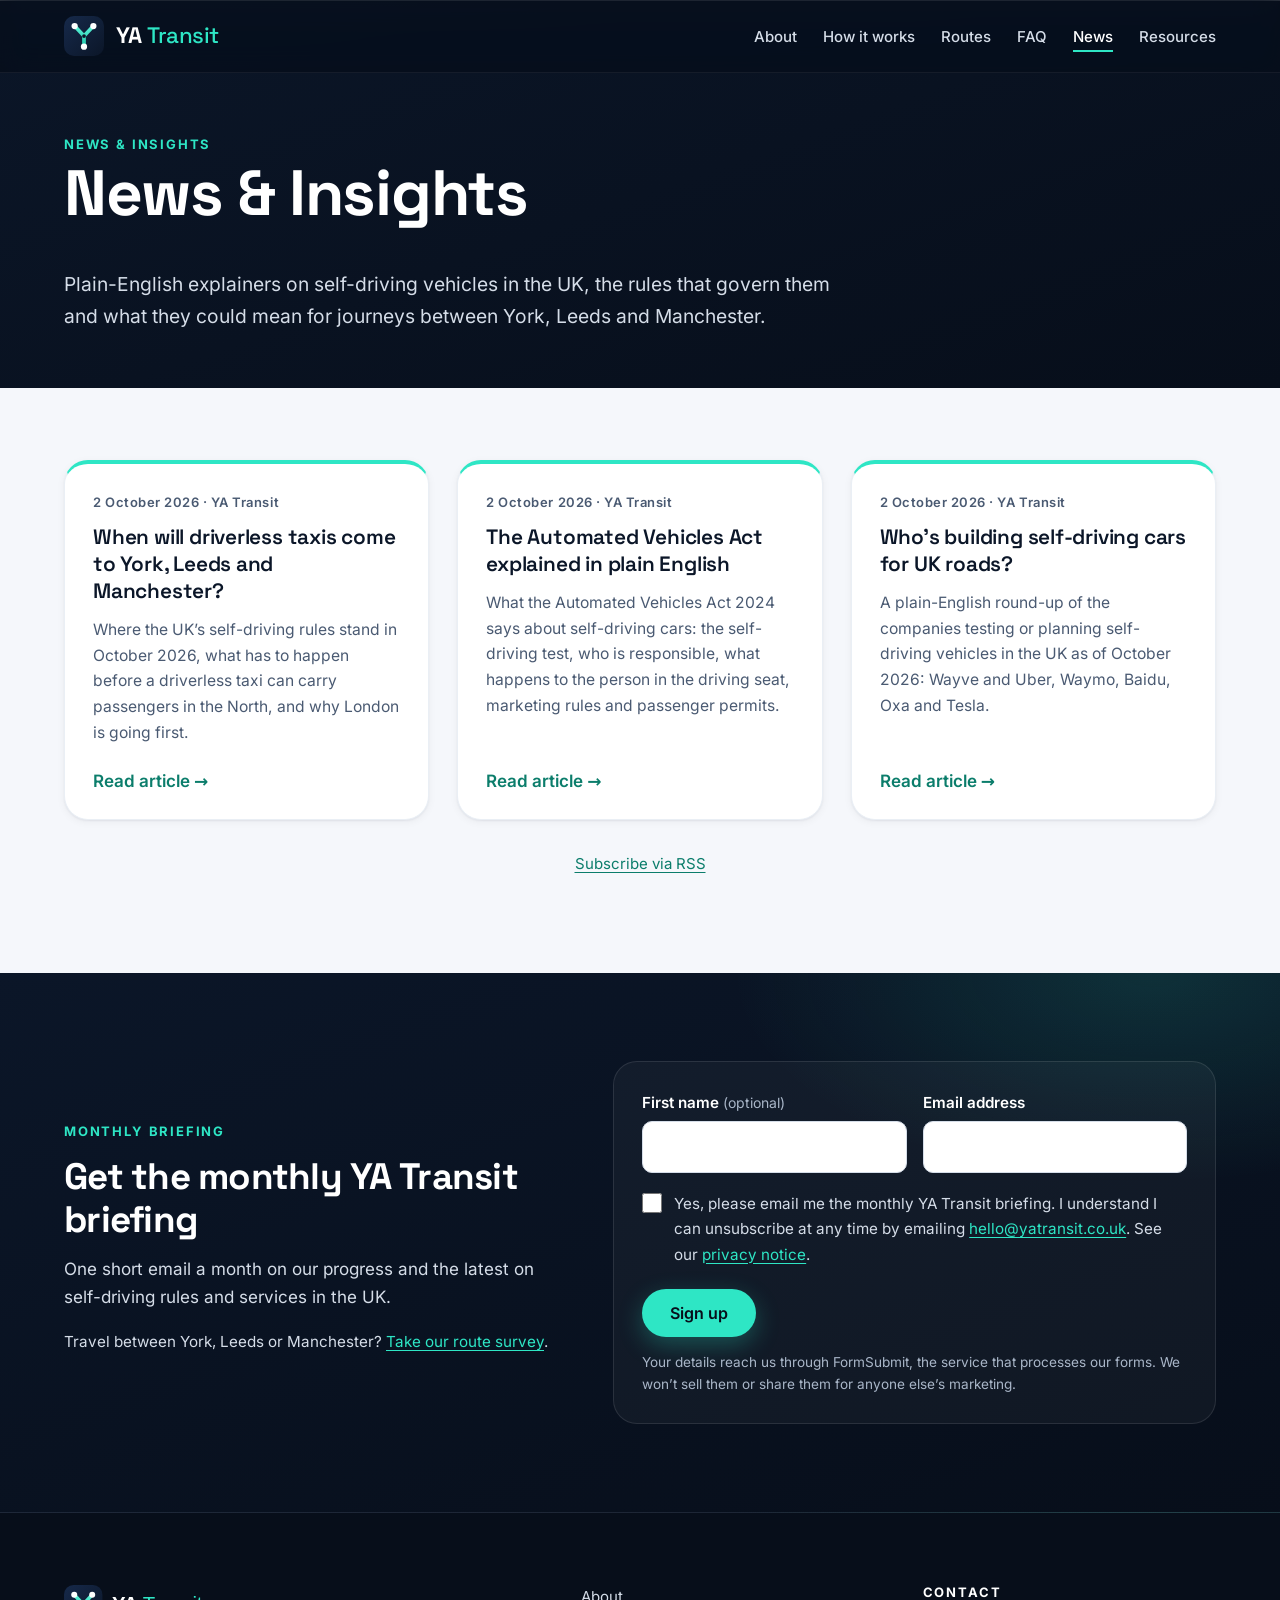
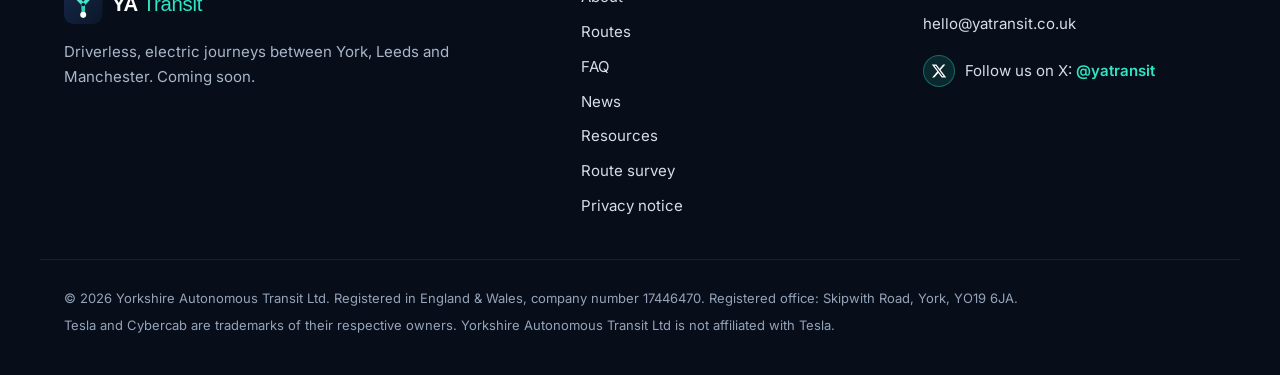
==== news/index.html @ b8cd903e "Add News & Insights (3 articles, RSS), monthly briefing sign-up, route survey and thank-you page; up" ====
<!DOCTYPE html>
<html lang="en-GB">
<head>
  <meta charset="utf-8">
  <meta name="viewport" content="width=device-width, initial-scale=1">
  <title>News &amp; Insights | YA Transit</title>
  <meta name="description" content="Plain-English news and explainers on self-driving vehicles in the UK, and what they mean for York, Leeds and Manchester.">
  <meta name="theme-color" content="#0B1628">
  <link rel="canonical" href="https://yatransit.co.uk/news/">

  <!-- Open Graph / social sharing -->
  <meta property="og:type" content="website">
  <meta property="og:site_name" content="YA Transit">
  <meta property="og:title" content="News &amp; Insights | YA Transit">
  <meta property="og:description" content="Plain-English news and explainers on self-driving vehicles in the UK, and what they mean for York, Leeds and Manchester.">
  <meta property="og:url" content="https://yatransit.co.uk/news/">
  <meta property="og:image" content="https://yatransit.co.uk/assets/og-image.jpg">
  <meta property="og:locale" content="en_GB">
  <meta name="twitter:card" content="summary_large_image">
  <meta name="twitter:site" content="@yatransit">

  <link rel="alternate" type="application/rss+xml" title="YA Transit News &amp; Insights" href="https://yatransit.co.uk/news/feed.xml">
  <link rel="icon" href="../favicon.svg" type="image/svg+xml">
  <link rel="icon" href="../favicon.ico" sizes="32x32">
  <link rel="apple-touch-icon" href="../assets/apple-touch-icon.png">
  <link rel="preload" href="../assets/fonts/inter-latin-var.woff2" as="font" type="font/woff2" crossorigin>
  <link rel="preload" href="../assets/fonts/space-grotesk-latin-var.woff2" as="font" type="font/woff2" crossorigin>
  <link rel="stylesheet" href="../css/styles.css">
  <script src="../js/main.js" defer></script>
</head>
<body>
  <a class="skip-link" href="#main">Skip to main content</a>

  <header class="site-header">
    <div class="container header-inner">
      <a class="brand" href="../index.html" aria-label="YA Transit – home">
        <img src="../assets/logo-mark.svg" alt="" width="40" height="40">
        <span class="brand-name">YA<span>Transit</span></span>
      </a>
      <button class="nav-toggle" type="button" aria-expanded="false" aria-controls="site-nav">
        <span class="nav-toggle-bar" aria-hidden="true"></span>
        <span class="visually-hidden">Menu</span>
      </button>
      <nav class="site-nav" id="site-nav" aria-label="Main">
        <ul>
          <li><a href="../index.html#about">About</a></li>
          <li><a href="../index.html#how-it-works">How it works</a></li>
          <li><a href="../index.html#routes">Routes</a></li>
          <li><a href="../index.html#faq">FAQ</a></li>
          <li><a href="../news/" aria-current="page">News</a></li>
          <li><a href="../resources.html">Resources</a></li>
        </ul>
      </nav>
    </div>
  </header>

  <main id="main">
    <section class="page-hero" aria-labelledby="page-title">
      <div class="container">
        <p class="kicker kicker-light">News &amp; Insights</p>
        <h1 id="page-title">News &amp; Insights</h1>
        <p class="page-intro">Plain-English explainers on self-driving vehicles in the UK, the rules that govern them and what they could mean for journeys between York, Leeds and Manchester.</p>
      </div>
    </section>

    <section class="section section-light news-section" aria-label="Articles">
      <div class="container">
        <div class="news-grid">
        <article class="news-card">
          <p class="news-meta"><time datetime="2026-10-02">2 October 2026</time> &middot; YA Transit</p>
          <h3 class="news-title"><a href="driverless-taxis-york-leeds-manchester.html">When will driverless taxis come to York, Leeds and Manchester?</a></h3>
          <p class="news-excerpt">Where the UK’s self-driving rules stand in October 2026, what has to happen before a driverless taxi can carry passengers in the North, and why London is going first.</p>
          <a class="news-more" href="driverless-taxis-york-leeds-manchester.html" aria-hidden="true" tabindex="-1">Read article <span aria-hidden="true">&rarr;</span></a>
        </article>
        <article class="news-card">
          <p class="news-meta"><time datetime="2026-10-02">2 October 2026</time> &middot; YA Transit</p>
          <h3 class="news-title"><a href="automated-vehicles-act-explained.html">The Automated Vehicles Act explained in plain English</a></h3>
          <p class="news-excerpt">What the Automated Vehicles Act 2024 says about self-driving cars: the self-driving test, who is responsible, what happens to the person in the driving seat, marketing rules and passenger permits.</p>
          <a class="news-more" href="automated-vehicles-act-explained.html" aria-hidden="true" tabindex="-1">Read article <span aria-hidden="true">&rarr;</span></a>
        </article>
        <article class="news-card">
          <p class="news-meta"><time datetime="2026-10-02">2 October 2026</time> &middot; YA Transit</p>
          <h3 class="news-title"><a href="who-is-building-self-driving-cars-uk.html">Who’s building self-driving cars for UK roads?</a></h3>
          <p class="news-excerpt">A plain-English round-up of the companies testing or planning self-driving vehicles in the UK as of October 2026: Wayve and Uber, Waymo, Baidu, Oxa and Tesla.</p>
          <a class="news-more" href="who-is-building-self-driving-cars-uk.html" aria-hidden="true" tabindex="-1">Read article <span aria-hidden="true">&rarr;</span></a>
        </article>
        </div>
        <p class="feed-link"><a href="feed.xml">Subscribe via RSS</a></p>
      </div>
    </section>

    <section class="section briefing" id="briefing" aria-labelledby="briefing-title">
      <div class="container briefing-inner">
        <div class="briefing-copy">
          <p class="kicker kicker-light">Monthly briefing</p>
          <h2 id="briefing-title">Get the monthly YA Transit briefing</h2>
          <p>One short email a month on our progress and the latest on self-driving rules and services in the UK.</p>
          <p class="briefing-survey">Travel between York, Leeds or Manchester? <a href="../survey.html">Take our route survey</a>.</p>
        </div>
        <form class="yat-form briefing-form" action="https://formsubmit.co/hello@yatransit.co.uk" method="POST" data-yat-form>
          <input type="hidden" name="_subject" value="YA Transit: new monthly briefing sign-up">
          <input type="hidden" name="_next" value="https://yatransit.co.uk/thanks.html?form=briefing">
          <input type="hidden" name="_captcha" value="false">
          <input type="hidden" name="_template" value="table">
          <input type="hidden" name="Form" value="Monthly briefing sign-up">
          <input type="hidden" name="Page" value="/news/">
          <div class="hp-field" aria-hidden="true"><label for="briefing-hp">Leave this field empty</label><input type="text" id="briefing-hp" name="_honey" tabindex="-1" autocomplete="off"></div>
          <div class="form-row">
            <div class="field">
              <label for="briefing-name">First name <span class="optional">(optional)</span></label>
              <input id="briefing-name" name="First name" type="text" autocomplete="given-name" maxlength="80">
            </div>
            <div class="field">
              <label for="briefing-email">Email address</label>
              <input id="briefing-email" name="email" type="email" autocomplete="email" inputmode="email" required maxlength="200">
            </div>
          </div>
          <div class="field">
            <label class="check">
              <input type="checkbox" name="Consent to monthly briefing" value="Yes: ticked the box agreeing to receive the monthly YA Transit briefing by email" required>
              <span>Yes, please email me the monthly YA Transit briefing. I understand I can unsubscribe at any time by emailing <a href="mailto:hello@yatransit.co.uk">hello@yatransit.co.uk</a>. See our <a href="../privacy.html#briefing-data">privacy notice</a>.</span>
            </label>
          </div>
          <button class="btn btn-primary" type="submit">Sign up</button>
          <p class="form-note">Your details reach us through FormSubmit, the service that processes our forms. We won’t sell them or share them for anyone else’s marketing.</p>
        </form>
      </div>
    </section>

  </main>

  <footer class="site-footer">
    <div class="container footer-inner">
      <div class="footer-brand">
        <img src="../assets/logo-light.svg" alt="YA Transit" width="180" height="38">
        <p>Driverless, electric journeys between York, Leeds and Manchester. Coming soon.</p>
      </div>
      <nav class="footer-nav" aria-label="Footer">
        <ul>
          <li><a href="../index.html#about">About</a></li>
          <li><a href="../index.html#routes">Routes</a></li>
          <li><a href="../index.html#faq">FAQ</a></li>
          <li><a href="../news/" aria-current="page">News</a></li>
          <li><a href="../resources.html">Resources</a></li>
          <li><a href="../survey.html">Route survey</a></li>
          <li><a href="../privacy.html">Privacy notice</a></li>
        </ul>
      </nav>
      <div class="footer-contact">
        <h2 class="footer-heading">Contact</h2>
        <p><a href="mailto:hello@yatransit.co.uk">hello@yatransit.co.uk</a></p>
        <p class="footer-social"><a class="x-link" href="https://x.com/yatransit" target="_blank" rel="noopener"><span class="x-badge"><svg class="x-logo" viewBox="0 0 24 24" width="16" height="16" aria-hidden="true" focusable="false"><path fill="currentColor" d="M18.244 2.25h3.308l-7.227 8.26 8.502 11.24H16.17l-5.214-6.817L4.99 21.75H1.68l7.73-8.835L1.254 2.25H8.08l4.713 6.231zm-1.161 17.52h1.833L7.084 4.126H5.117z"/></svg></span><span>Follow us on X: <strong>@yatransit</strong></span><span class="visually-hidden"> (opens in a new tab)</span></a></p>
      </div>
    </div>
    <div class="container footer-legal">
      <p>&copy; <span data-year>2026</span> Yorkshire Autonomous Transit Ltd. Registered in England &amp; Wales, company number 17446470. Registered office: Skipwith Road, York, YO19 6JA.</p>
      <p>Tesla and Cybercab are trademarks of their respective owners. Yorkshire Autonomous Transit Ltd is not affiliated with Tesla.</p>
    </div>
  </footer>
</body>
</html>
---- css/styles.css ----
/* =========================================================
   YA Transit – main stylesheet
   Plain CSS, no build step. Fonts are self-hosted (SIL OFL).
   ========================================================= */

@font-face {
  font-family: "Inter";
  src: url("../assets/fonts/inter-latin-var.woff2") format("woff2");
  font-weight: 400 700;
  font-style: normal;
  font-display: swap;
}
@font-face {
  font-family: "Space Grotesk";
  src: url("../assets/fonts/space-grotesk-latin-var.woff2") format("woff2");
  font-weight: 500 700;
  font-style: normal;
  font-display: swap;
}

:root {
  --navy-950: #070E1A;
  --navy-900: #0B1628;
  --navy-800: #102039;
  --navy-700: #1B2D4A;
  --slate-600: #4A5A72;
  --slate-500: #5B6B82;
  --slate-300: #A9B6C8;
  --slate-200: #D5DDE8;
  --slate-100: #EAEFF5;
  --off-white: #F5F7FB;
  --white: #FFFFFF;
  --teal: #2EE6C5;
  --teal-bright: #6FF2DB;
  --teal-dark: #0B7D6B;   /* teal for text on light backgrounds (AA contrast) */
  --rose: #FF6F8E;

  --font-body: "Inter", system-ui, -apple-system, "Segoe UI", Roboto, Arial, sans-serif;
  --font-display: "Space Grotesk", "Inter", system-ui, sans-serif;

  --radius-sm: 10px;
  --radius: 16px;
  --radius-lg: 24px;
  --shadow-sm: 0 1px 2px rgba(11, 22, 40, 0.06), 0 2px 8px rgba(11, 22, 40, 0.05);
  --shadow: 0 10px 30px rgba(11, 22, 40, 0.08), 0 2px 6px rgba(11, 22, 40, 0.05);
  --shadow-lg: 0 30px 80px rgba(0, 0, 0, 0.35);
  --header-h: 72px;
}

/* ---------- Reset & base ---------- */
*, *::before, *::after { box-sizing: border-box; }
html { scroll-behavior: smooth; -webkit-text-size-adjust: 100%; }
body {
  margin: 0;
  font-family: var(--font-body);
  font-size: 1.0625rem;
  line-height: 1.65;
  color: var(--navy-900);
  background: var(--white);
  -webkit-font-smoothing: antialiased;
  text-rendering: optimizeLegibility;
}
img, svg { display: block; max-width: 100%; }
h1, h2, h3 {
  font-family: var(--font-display);
  line-height: 1.15;
  letter-spacing: -0.02em;
  margin: 0 0 0.6em;
}
h1 { font-size: clamp(2.3rem, 5.2vw, 4rem); font-weight: 700; }
h2 { font-size: clamp(1.9rem, 3.6vw, 2.75rem); font-weight: 700; }
h3 { font-size: 1.25rem; font-weight: 600; letter-spacing: -0.01em; }
p { margin: 0 0 1em; }
a { color: var(--teal-dark); text-underline-offset: 3px; }
a:hover { text-decoration-thickness: 2px; }
ul, ol { padding: 0; margin: 0; list-style: none; }
figure { margin: 0; }
section[id] { scroll-margin-top: calc(var(--header-h) + 8px); }

:focus-visible {
  outline: 3px solid var(--teal);
  outline-offset: 3px;
  border-radius: 6px;
}

.visually-hidden {
  position: absolute !important;
  width: 1px; height: 1px;
  padding: 0; margin: -1px;
  overflow: hidden; clip: rect(0 0 0 0);
  white-space: nowrap; border: 0;
}
.skip-link {
  position: absolute;
  left: 16px; top: -100px;
  z-index: 100;
  background: var(--teal);
  color: var(--navy-950);
  padding: 10px 16px;
  border-radius: var(--radius-sm);
  font-weight: 600;
  text-decoration: none;
}
.skip-link:focus { top: 12px; }

.container { width: 100%; max-width: 1200px; margin: 0 auto; padding: 0 24px; }
.container-narrow { max-width: 820px; }

/* ---------- Buttons ---------- */
.btn {
  display: inline-flex;
  align-items: center;
  justify-content: center;
  gap: 8px;
  min-height: 48px;
  padding: 12px 26px;
  border-radius: 999px;
  border: 2px solid transparent;
  font-family: var(--font-body);
  font-size: 1rem;
  font-weight: 600;
  text-decoration: none;
  cursor: pointer;
  transition: transform 0.15s ease, background-color 0.2s ease, box-shadow 0.2s ease, border-color 0.2s ease;
}
.btn:hover { transform: translateY(-1px); }
.btn-primary {
  background: var(--teal);
  color: var(--navy-950);
  box-shadow: 0 8px 24px rgba(46, 230, 197, 0.28);
}
.btn-primary:hover { background: var(--teal-bright); box-shadow: 0 10px 30px rgba(46, 230, 197, 0.38); }
.btn-ghost {
  color: var(--white);
  border-color: rgba(255, 255, 255, 0.28);
  background: rgba(255, 255, 255, 0.04);
}
.btn-ghost:hover { border-color: var(--white); background: rgba(255, 255, 255, 0.08); }
.btn-sm { min-height: 40px; padding: 8px 18px; font-size: 0.9375rem; }

/* ---------- Header ---------- */
.site-header {
  position: sticky;
  top: 0;
  z-index: 50;
  background: rgba(7, 14, 26, 0.82);
  backdrop-filter: saturate(160%) blur(14px);
  -webkit-backdrop-filter: saturate(160%) blur(14px);
  border-bottom: 1px solid rgba(255, 255, 255, 0.06);
}
.header-inner {
  display: flex;
  align-items: center;
  justify-content: space-between;
  height: var(--header-h);
}
.brand {
  display: inline-flex;
  align-items: center;
  gap: 12px;
  color: var(--white);
  text-decoration: none;
}
.brand-name {
  font-family: var(--font-display);
  font-weight: 700;
  font-size: 1.4rem;
  letter-spacing: -0.02em;
}
.brand-name span { font-weight: 500; color: var(--teal); margin-left: 6px; }

.site-nav { display: flex; align-items: center; gap: 28px; }
.site-nav ul { display: flex; gap: 26px; }
.site-nav ul a {
  color: var(--slate-200);
  text-decoration: none;
  font-size: 0.9375rem;
  font-weight: 500;
  padding: 6px 0;
  position: relative;
}
.site-nav ul a::after {
  content: "";
  position: absolute; left: 0; right: 0; bottom: 0;
  height: 2px; background: var(--teal);
  transform: scaleX(0); transform-origin: left;
  transition: transform 0.2s ease;
}
.site-nav ul a:hover { color: var(--white); }
.site-nav ul a:hover::after { transform: scaleX(1); }

.nav-toggle {
  display: none;
  width: 44px; height: 44px;
  border: 1px solid rgba(255, 255, 255, 0.2);
  border-radius: 12px;
  background: transparent;
  cursor: pointer;
  position: relative;
}
.nav-toggle-bar,
.nav-toggle-bar::before,
.nav-toggle-bar::after {
  position: absolute;
  left: 50%;
  width: 20px; height: 2px;
  background: var(--white);
  border-radius: 2px;
  transition: transform 0.2s ease, opacity 0.2s ease;
}
.nav-toggle-bar { top: 50%; transform: translate(-50%, -50%); }
.nav-toggle-bar::before, .nav-toggle-bar::after { content: ""; transform: translateX(-50%); }
.nav-toggle-bar::before { top: -6px; }
.nav-toggle-bar::after { top: 6px; }
.nav-toggle[aria-expanded="true"] .nav-toggle-bar { background: transparent; }
.nav-toggle[aria-expanded="true"] .nav-toggle-bar::before { transform: translateX(-50%) translateY(6px) rotate(45deg); }
.nav-toggle[aria-expanded="true"] .nav-toggle-bar::after { transform: translateX(-50%) translateY(-6px) rotate(-45deg); }

/* ---------- Hero ---------- */
.hero {
  position: relative;
  overflow: hidden;
  color: var(--white);
  background: var(--navy-950);
  margin-top: calc(var(--header-h) * -1);
  padding: calc(var(--header-h) + 72px) 0 96px;
}
.hero-bg {
  position: absolute; inset: 0;
  background:
    radial-gradient(900px 520px at 78% 30%, rgba(46, 230, 197, 0.16), transparent 60%),
    radial-gradient(700px 500px at 10% 90%, rgba(255, 111, 142, 0.08), transparent 60%),
    linear-gradient(180deg, #070E1A 0%, #0B1628 60%, #0E1C33 100%);
}
.hero-bg::after {
  content: "";
  position: absolute; inset: 0;
  background-image:
    linear-gradient(rgba(255, 255, 255, 0.035) 1px, transparent 1px),
    linear-gradient(90deg, rgba(255, 255, 255, 0.035) 1px, transparent 1px);
  background-size: 56px 56px;
  mask-image: radial-gradient(ellipse at 70% 40%, #000 20%, transparent 70%);
  -webkit-mask-image: radial-gradient(ellipse at 70% 40%, #000 20%, transparent 70%);
}
.hero-inner {
  position: relative;
  display: grid;
  grid-template-columns: 1.15fr 0.85fr;
  gap: 64px;
  align-items: center;
}
.eyebrow {
  display: inline-flex;
  align-items: center;
  gap: 10px;
  padding: 6px 14px;
  border: 1px solid rgba(46, 230, 197, 0.35);
  border-radius: 999px;
  background: rgba(46, 230, 197, 0.08);
  color: var(--teal-bright);
  font-size: 0.875rem;
  font-weight: 600;
  letter-spacing: 0.02em;
  margin-bottom: 24px;
}
.pulse {
  width: 8px; height: 8px; border-radius: 50%;
  background: var(--teal);
  box-shadow: 0 0 0 0 rgba(46, 230, 197, 0.6);
  animation: pulse 2.2s infinite;
}
@keyframes pulse {
  0% { box-shadow: 0 0 0 0 rgba(46, 230, 197, 0.55); }
  70% { box-shadow: 0 0 0 10px rgba(46, 230, 197, 0); }
  100% { box-shadow: 0 0 0 0 rgba(46, 230, 197, 0); }
}
.hero h1 { margin-bottom: 24px; }
.accent {
  color: var(--teal);
  background: linear-gradient(90deg, var(--teal) 0%, var(--teal-bright) 100%);
  -webkit-background-clip: text;
  background-clip: text;
  -webkit-text-fill-color: transparent;
}
.lead { font-size: clamp(1.1rem, 1.6vw, 1.25rem); color: var(--slate-200); max-width: 36em; margin-bottom: 36px; }
.hero-actions { display: flex; flex-wrap: wrap; gap: 14px; margin-bottom: 40px; }
.hero-points { display: flex; flex-wrap: wrap; gap: 12px 28px; color: var(--slate-300); font-size: 0.9375rem; }
.hero-points li { display: inline-flex; align-items: center; gap: 10px; }
.hero-points li::before {
  content: "";
  width: 18px; height: 18px;
  border-radius: 50%;
  background: rgba(46, 230, 197, 0.15) url("data:image/svg+xml,%3Csvg xmlns='http://www.w3.org/2000/svg' viewBox='0 0 18 18'%3E%3Cpath d='M5 9.3l2.6 2.6L13 6.5' fill='none' stroke='%232EE6C5' stroke-width='2' stroke-linecap='round' stroke-linejoin='round'/%3E%3C/svg%3E") center/18px no-repeat;
}

/* Phone concept */
.hero-visual { display: flex; flex-direction: column; align-items: center; }
.phone {
  position: relative;
  width: 100%;
  max-width: 330px;
  border-radius: 44px;
  padding: 12px;
  background: linear-gradient(160deg, #26395A, #0B1628 60%);
  box-shadow: var(--shadow-lg), inset 0 0 0 1px rgba(255, 255, 255, 0.08);
  transform: rotate(2deg);
}
.phone::before {
  content: "";
  position: absolute; inset: -40px;
  background: radial-gradient(closest-side, rgba(46, 230, 197, 0.22), transparent);
  z-index: -1;
}
.phone-notch {
  position: absolute; top: 22px; left: 50%;
  width: 90px; height: 24px;
  transform: translateX(-50%);
  background: #050A13;
  border-radius: 999px;
  z-index: 2;
}
.phone-map { border-radius: 34px 34px 0 0; overflow: hidden; height: 240px; }
.phone-map svg { width: 100%; height: 100%; }
.phone-body {
  background: #0F1D33;
  border-radius: 0 0 34px 34px;
  padding: 22px 22px 24px;
  border-top: 1px solid rgba(255, 255, 255, 0.06);
}
.phone-label { font-size: 0.75rem; text-transform: uppercase; letter-spacing: 0.12em; color: var(--slate-300); margin: 0 0 4px; }
.phone-trip { font-family: var(--font-display); font-size: 1.6rem; font-weight: 700; margin: 0 0 14px; }
.phone-trip span { color: var(--teal); }
.phone-status {
  display: flex; align-items: center; gap: 10px;
  background: rgba(46, 230, 197, 0.1);
  border: 1px solid rgba(46, 230, 197, 0.25);
  color: var(--teal-bright);
  border-radius: 12px;
  padding: 10px 12px;
  font-size: 0.9rem; font-weight: 500;
  margin-bottom: 14px;
}
.status-dot { width: 8px; height: 8px; border-radius: 50%; background: var(--teal); animation: pulse 2.2s infinite; }
.phone-tags { display: flex; flex-wrap: wrap; gap: 8px; margin-bottom: 18px; }
.phone-tags span {
  font-size: 0.78rem; color: var(--slate-200);
  padding: 4px 10px; border-radius: 999px;
  background: rgba(255, 255, 255, 0.06);
  border: 1px solid rgba(255, 255, 255, 0.08);
}
.phone-btn {
  text-align: center;
  background: var(--teal);
  color: var(--navy-950);
  font-weight: 700;
  border-radius: 14px;
  padding: 12px;
  font-size: 0.95rem;
}
.concept-note { margin: 22px 0 0; font-size: 0.8rem; color: var(--slate-300); letter-spacing: 0.04em; }

/* ---------- Sections ---------- */
.section { padding: 112px 0; }
.section-light { background: var(--off-white); }
.section-white { background: var(--white); }
.section-dark {
  background:
    radial-gradient(800px 400px at 90% 10%, rgba(46, 230, 197, 0.10), transparent 60%),
    var(--navy-900);
  color: var(--white);
}
.section-dark p { color: var(--slate-200); }
.section-head { max-width: 720px; margin: 0 auto 56px; text-align: center; }
.section-head p:last-child { color: var(--slate-600); font-size: 1.125rem; }
.kicker {
  display: inline-block;
  font-size: 0.8125rem;
  font-weight: 700;
  letter-spacing: 0.14em;
  text-transform: uppercase;
  color: var(--teal-dark);
  margin-bottom: 14px;
}
.kicker.kicker-light { color: var(--teal); }

.split { display: grid; grid-template-columns: 1fr 1fr; gap: 72px; align-items: center; }
.split > div > p:not(.kicker) { color: var(--slate-600); }
.section-dark .split > div > p:not(.kicker) { color: var(--slate-200); }

/* About */
.mission {
  display: flex; gap: 18px;
  margin-top: 32px;
  padding: 24px;
  background: var(--white);
  border: 1px solid var(--slate-100);
  border-left: 4px solid var(--teal);
  border-radius: var(--radius);
  box-shadow: var(--shadow-sm);
}
.mission h3 { margin-bottom: 6px; }
.mission p { margin: 0; color: var(--slate-600); }
.rose { flex: 0 0 44px; width: 44px; height: 44px; color: var(--teal-dark); }
.vehicle-card {
  position: relative;
  padding: 48px 32px 28px;
  border-radius: var(--radius-lg);
  background:
    radial-gradient(500px 260px at 50% 110%, rgba(46, 230, 197, 0.25), transparent 70%),
    linear-gradient(160deg, var(--navy-800), var(--navy-950));
  box-shadow: var(--shadow);
  overflow: hidden;
}
.vehicle-card::before {
  content: "";
  position: absolute; left: 0; right: 0; top: 64%;
  height: 1px;
  background: linear-gradient(90deg, transparent, rgba(255, 255, 255, 0.18), transparent);
}
.vehicle { width: 100%; height: auto; position: relative; }
.vehicle-card figcaption {
  margin-top: 20px;
  font-size: 0.875rem;
  color: var(--slate-300);
  text-align: center;
}

/* Steps */
.steps { display: grid; grid-template-columns: repeat(3, 1fr); gap: 28px; counter-reset: step; }
.step {
  position: relative;
  padding: 36px 32px;
  border-radius: var(--radius-lg);
  background: var(--off-white);
  border: 1px solid var(--slate-100);
  transition: transform 0.2s ease, box-shadow 0.2s ease;
}
.step:hover { transform: translateY(-4px); box-shadow: var(--shadow); }
.step:not(:last-child)::after {
  content: "";
  position: absolute;
  top: 66px; right: -22px;
  width: 16px; height: 16px;
  border-top: 2px solid var(--teal-dark);
  border-right: 2px solid var(--teal-dark);
  transform: rotate(45deg);
  opacity: 0.5;
}
.step-icon, .card-icon {
  width: 60px; height: 60px;
  display: grid; place-items: center;
  border-radius: 16px;
  background: var(--navy-900);
  color: var(--teal);
  margin-bottom: 22px;
}
.step-icon svg, .card-icon svg { width: 30px; height: 30px; }
.step-num {
  display: block;
  font-size: 0.8125rem; font-weight: 700;
  letter-spacing: 0.12em; text-transform: uppercase;
  color: var(--teal-dark);
  margin-bottom: 6px;
}
.step h3 { font-size: 1.5rem; }
.step p { color: var(--slate-600); margin: 0; }

/* Routes */
.split-routes { grid-template-columns: 0.9fr 1.1fr; }
.city-list { margin: 32px 0 24px; display: grid; gap: 4px; position: relative; }
.city-list li { display: flex; gap: 18px; padding: 14px 0; position: relative; }
.city-list li:not(:last-child)::before {
  content: "";
  position: absolute; left: 7px; top: 34px; bottom: -18px;
  width: 2px;
  background: linear-gradient(var(--teal), rgba(46, 230, 197, 0.2));
}
.city-dot {
  flex: 0 0 16px; height: 16px; margin-top: 6px;
  border-radius: 50%;
  border: 3px solid var(--teal);
  background: var(--navy-900);
  position: relative; z-index: 1;
}
.city-list h3 { margin: 0 0 2px; font-size: 1.2rem; }
.city-list p { margin: 0; font-size: 0.975rem; }
.section-dark .split > div > p.small-print { font-size: 0.875rem; color: var(--slate-300); }
.route-diagram svg {
  width: 100%; height: auto;
  border-radius: var(--radius-lg);
  box-shadow: var(--shadow-lg), 0 0 0 1px rgba(255, 255, 255, 0.06);
}
.route-diagram figcaption { margin-top: 14px; font-size: 0.8125rem; color: var(--slate-300); text-align: center; }
.route-flow { animation: flow 2.4s linear infinite; }
@keyframes flow { to { stroke-dashoffset: -64; } }

/* Why cards */
.cards { display: grid; grid-template-columns: repeat(4, 1fr); gap: 24px; }
.card {
  padding: 32px 28px;
  background: var(--white);
  border-radius: var(--radius-lg);
  border: 1px solid var(--slate-100);
  box-shadow: var(--shadow-sm);
  transition: transform 0.2s ease, box-shadow 0.2s ease;
}
.card:hover { transform: translateY(-4px); box-shadow: var(--shadow); }
.card p { color: var(--slate-600); margin: 0; font-size: 0.975rem; }

/* Timeline */
.timeline {
  position: relative;
  display: grid;
  grid-template-columns: repeat(4, 1fr);
  gap: 28px;
}
.timeline::before {
  content: "";
  position: absolute;
  top: 11px; left: 12px; right: 12px;
  height: 2px;
  background: linear-gradient(90deg, var(--teal-dark) 0%, var(--teal-dark) 38%, var(--slate-200) 38%);
}
.milestone { position: relative; padding-top: 44px; }
.milestone-marker {
  position: absolute; top: 0; left: 0;
  width: 24px; height: 24px;
  border-radius: 50%;
  background: var(--white);
  border: 3px solid var(--slate-200);
}
.is-done .milestone-marker { background: var(--teal-dark); border-color: var(--teal-dark); }
.is-done .milestone-marker::after {
  content: ""; position: absolute; left: 6px; top: 2px;
  width: 6px; height: 11px;
  border: solid var(--white); border-width: 0 2px 2px 0;
  transform: rotate(45deg);
}
.is-current .milestone-marker { border-color: var(--teal-dark); box-shadow: 0 0 0 6px rgba(11, 125, 107, 0.15); }
.is-current .milestone-marker::after {
  content: ""; position: absolute; inset: 4px; border-radius: 50%; background: var(--teal-dark);
}
.badge {
  display: inline-block;
  font-size: 0.75rem; font-weight: 700;
  letter-spacing: 0.06em; text-transform: uppercase;
  padding: 4px 10px;
  border-radius: 999px;
  background: var(--slate-100);
  color: var(--slate-600);
  margin-bottom: 12px;
}
.badge-done { background: rgba(11, 125, 107, 0.12); color: var(--teal-dark); }
.badge-current { background: var(--navy-900); color: var(--teal); }
.milestone p { color: var(--slate-600); font-size: 0.975rem; margin: 0; }

/* FAQ */
.faq { display: grid; gap: 14px; }
.faq details {
  background: var(--white);
  border: 1px solid var(--slate-100);
  border-radius: var(--radius);
  box-shadow: var(--shadow-sm);
  transition: box-shadow 0.2s ease;
}
.faq details[open] { box-shadow: var(--shadow); }
.faq summary {
  list-style: none;
  cursor: pointer;
  display: flex; justify-content: space-between; align-items: center; gap: 20px;
  padding: 22px 26px;
  font-family: var(--font-display);
  font-weight: 600;
  font-size: 1.125rem;
}
.faq summary::-webkit-details-marker { display: none; }
.faq summary::after {
  content: "";
  flex: 0 0 28px; height: 28px;
  border-radius: 50%;
  background: var(--off-white) url("data:image/svg+xml,%3Csvg xmlns='http://www.w3.org/2000/svg' viewBox='0 0 20 20'%3E%3Cpath d='M10 5v10M5 10h10' stroke='%230B7D6B' stroke-width='2' stroke-linecap='round'/%3E%3C/svg%3E") center/16px no-repeat;
  transition: transform 0.2s ease;
}
.faq details[open] summary::after { transform: rotate(45deg); }
.faq summary:focus-visible { outline-offset: -3px; border-radius: var(--radius); }
.faq-body { padding: 0 26px 22px; color: var(--slate-600); }
.faq-body p { margin: 0; }

/* ---------- Footer ---------- */
.site-footer { background: var(--navy-950); color: var(--slate-300); padding: 72px 0 32px; font-size: 0.9375rem; }
.site-footer a { color: var(--slate-200); text-decoration: none; }
.site-footer a:hover { color: var(--teal); text-decoration: underline; }
.footer-inner {
  display: grid;
  grid-template-columns: 1.6fr 1fr 1fr;
  gap: 48px;
  padding-bottom: 40px;
  border-bottom: 1px solid rgba(255, 255, 255, 0.08);
}
.footer-brand img { width: 180px; height: auto; margin-bottom: 16px; }
.footer-brand p { max-width: 30em; }
.footer-nav ul { display: grid; gap: 10px; }
.footer-heading { font-family: var(--font-body); font-size: 0.8125rem; text-transform: uppercase; letter-spacing: 0.14em; color: var(--white); margin-bottom: 12px; }
.site-footer .footer-legal { padding-top: 28px; font-size: 0.8125rem; color: #95A3B8; }
.footer-legal p { margin: 0 0 6px; }
.footer-social { margin-top: 18px; }
.site-footer .x-link, .x-link { display: inline-flex; align-items: center; gap: 10px; color: var(--slate-200); text-decoration: none; }
.x-link strong { color: var(--teal); font-weight: 600; }
.x-badge {
  display: inline-flex; align-items: center; justify-content: center; flex: 0 0 auto;
  width: 32px; height: 32px; border-radius: 50%;
  color: var(--white); background: rgba(46, 230, 197, 0.12); border: 1px solid rgba(46, 230, 197, 0.35);
  transition: background-color 0.2s ease, color 0.2s ease;
}
.x-link:hover .x-badge { background: var(--teal); color: var(--navy-950); }
.site-footer .x-link:hover, .x-link:hover { color: var(--white); text-decoration: none; }
.x-link:hover span:not(.x-badge) { text-decoration: underline; text-underline-offset: 3px; }
.footer-social-404 { margin: 28px 0 0; }

/* ---------- Privacy page ---------- */
.page-hero {
  background: linear-gradient(160deg, var(--navy-900), var(--navy-950));
  color: var(--white);
  margin-top: calc(var(--header-h) * -1);
  padding: calc(var(--header-h) + 56px) 0 56px;
}
.page-hero p { color: var(--slate-200); margin: 0; }
.draft-banner {
  background: #FFF4D6;
  border: 1px solid #F0C659;
  color: #5C4200;
  border-radius: var(--radius);
  padding: 18px 22px;
  margin: 0 0 40px;
  font-size: 0.95rem;
}
.draft-banner strong { color: #3D2C00; }
.container.prose { padding-top: 64px; padding-bottom: 96px; }
.prose h2 { font-size: 1.6rem; margin-top: 2em; }
.prose h2:first-of-type { margin-top: 0; }
.prose p, .prose li { color: #33445C; }
.prose ul { list-style: disc; padding-left: 1.3em; margin: 0 0 1em; }
.prose li { margin-bottom: 0.4em; }
.placeholder { background: #FFF4D6; padding: 0 4px; border-radius: 4px; color: #5C4200; font-weight: 500; }
.back-link { display: inline-block; margin-top: 24px; }

/* ---------- Resources page ---------- */
.page-intro { font-size: clamp(1.05rem, 1.5vw, 1.2rem); max-width: 40em; margin-top: 12px !important; }
.resources-section { padding: 72px 0 112px; }
.resource-grid { display: grid; grid-template-columns: repeat(auto-fill, minmax(300px, 1fr)); gap: 28px; }
.resource-card {
  display: flex; flex-direction: column;
  background: var(--white);
  border: 1px solid var(--slate-100);
  border-radius: var(--radius-lg);
  overflow: hidden;
  box-shadow: var(--shadow-sm);
  transition: transform 0.2s ease, box-shadow 0.2s ease;
}
.resource-card:hover { transform: translateY(-4px); box-shadow: var(--shadow); }
.resource-thumb {
  display: flex; align-items: center; justify-content: center;
  height: 300px;
  padding: 28px;
  overflow: hidden;
  background:
    radial-gradient(280px 200px at 100% 0%, rgba(46, 230, 197, 0.16), transparent 70%),
    linear-gradient(160deg, var(--navy-800), var(--navy-950));
}
.resource-thumb img {
  height: 100%; width: auto; max-width: 100%;
  aspect-ratio: 4 / 5;
  object-fit: contain;
  border-radius: 8px;
  box-shadow: 0 18px 40px rgba(0, 0, 0, 0.45);
  transition: transform 0.25s ease;
}
.resource-card:hover .resource-thumb img { transform: scale(1.03) rotate(-0.6deg); }
.resource-body { padding: 24px 26px 8px; flex: 1 1 auto; }
.resource-kind {
  font-size: 0.75rem; font-weight: 700; letter-spacing: 0.12em; text-transform: uppercase;
  color: var(--teal-dark); margin: 0 0 8px;
}
.resource-title { font-size: 1.35rem; margin: 0 0 10px; }
.resource-desc { color: var(--slate-600); margin: 0 0 14px; }
.resource-meta {
  display: inline-block; margin: 0;
  font-size: 0.8125rem; font-weight: 600; color: var(--slate-600);
  background: var(--off-white); border: 1px solid var(--slate-100);
  border-radius: 999px; padding: 4px 12px;
}
.resource-actions { display: flex; flex-wrap: wrap; gap: 10px; padding: 18px 26px 26px; }
.resource-actions .btn { flex: 1 1 100%; }
.btn-outline {
  color: var(--navy-900);
  background: var(--white);
  border-color: var(--slate-200);
}
.btn-outline:hover { border-color: var(--teal-dark); color: var(--teal-dark); }
.btn svg { flex: 0 0 auto; }

/* ---------- News & Insights ---------- */
.site-nav ul a[aria-current="page"] { color: var(--white); }
.site-nav ul a[aria-current="page"]::after { transform: scaleX(1); }
.news-section { padding: 72px 0 96px; }
.news-grid { display: grid; grid-template-columns: repeat(3, 1fr); gap: 28px; }
.news-grid-2 { grid-template-columns: repeat(2, 1fr); }
.news-card {
  position: relative;
  display: flex; flex-direction: column;
  background: var(--white);
  border: 1px solid var(--slate-100);
  border-top: 4px solid var(--teal);
  border-radius: var(--radius-lg);
  padding: 28px 28px 24px;
  box-shadow: var(--shadow-sm);
  transition: transform 0.2s ease, box-shadow 0.2s ease;
}
.news-card:hover { transform: translateY(-4px); box-shadow: var(--shadow); }
.news-meta { font-size: 0.8125rem; font-weight: 600; letter-spacing: 0.04em; color: var(--slate-600); margin: 0 0 10px; }
.news-title { font-size: 1.3rem; line-height: 1.3; margin: 0 0 12px; }
.news-title a { color: var(--navy-900); text-decoration: none; }
.news-title a::before { content: ""; position: absolute; inset: 0; border-radius: inherit; }
.news-title a:hover { color: var(--teal-dark); }
.news-card:focus-within { box-shadow: 0 0 0 3px var(--teal-dark); }
.news-excerpt { color: var(--slate-600); font-size: 0.975rem; flex: 1 1 auto; }
.news-more { font-weight: 600; text-decoration: none; margin-top: 6px; }
.feed-link { margin: 32px 0 0; text-align: center; font-size: 0.9375rem; }
.news-teaser-actions { text-align: center; margin-top: 40px; }
.news-teaser-actions .btn-outline { min-width: 220px; }

.article-hero h1 { font-size: clamp(2rem, 4.4vw, 3.1rem); margin-bottom: 18px; }
.article-hero .kicker a { color: inherit; text-decoration: none; }
.article-hero .kicker a:hover { text-decoration: underline; }
.article-meta { font-size: 0.95rem; color: var(--slate-300) !important; }
.prose .standfirst { font-size: 1.2rem; line-height: 1.6; color: var(--navy-900); font-weight: 500; margin-bottom: 1.4em; }
.prose h2:first-of-type { margin-top: 1.4em; }
.prose ol { list-style: decimal; padding-left: 1.4em; margin: 0 0 1em; }
.prose blockquote { margin: 1.4em 0; padding: 4px 0 4px 20px; border-left: 4px solid var(--teal); color: #33445C; font-style: italic; }
.prose a { overflow-wrap: anywhere; }
.sources { margin-top: 3em; padding-top: 2em; border-top: 1px solid var(--slate-100); }
.sources h2 { font-size: 1.3rem; margin-top: 0 !important; }
.sources li { font-size: 0.95rem; }
.sources-note { font-size: 0.9rem; color: var(--slate-600) !important; }
.more-news { padding: 72px 0; }
.more-title { font-size: 1.6rem; margin-bottom: 28px; }

/* ---------- Forms (briefing + survey) ---------- */
.briefing {
  background:
    radial-gradient(600px 300px at 90% 0%, rgba(46, 230, 197, 0.14), transparent 70%),
    linear-gradient(160deg, var(--navy-900), var(--navy-950));
  color: var(--white);
  padding: 88px 0;
  border-bottom: 1px solid rgba(255, 255, 255, 0.08);
}
.briefing-inner { display: grid; grid-template-columns: 0.9fr 1.1fr; gap: 56px; align-items: center; }
.briefing h2 { font-size: clamp(1.7rem, 3vw, 2.3rem); margin-bottom: 14px; }
.briefing-copy p { color: var(--slate-200); }
.briefing-copy a { color: var(--teal); }
.briefing-survey { font-size: 0.95rem; margin-top: 18px; }
.briefing-form {
  background: rgba(255, 255, 255, 0.04);
  border: 1px solid rgba(255, 255, 255, 0.1);
  border-radius: var(--radius-lg);
  padding: 28px;
}
.briefing-form label { color: var(--white); }
.briefing-form a { color: var(--teal); }
.briefing-form .form-note { color: var(--slate-300); }
.briefing-form .check span { color: var(--slate-200); }
.yat-form .form-row { display: grid; grid-template-columns: 1fr 1fr; gap: 16px; }
.yat-form .field { margin-bottom: 18px; }
.yat-form label { display: block; font-weight: 600; font-size: 0.95rem; margin-bottom: 6px; }
.yat-form .optional { font-weight: 400; color: var(--slate-500); font-size: 0.875rem; }
.briefing-form .optional { color: var(--slate-300); }
.yat-form input[type="text"], .yat-form input[type="email"], .yat-form textarea {
  width: 100%;
  min-height: 48px;
  padding: 12px 14px;
  font: inherit; font-size: 1rem;
  color: var(--navy-900);
  background: var(--white);
  border: 1px solid var(--slate-200);
  border-radius: var(--radius-sm);
}
.yat-form textarea { resize: vertical; min-height: 110px; }
.yat-form input:focus-visible, .yat-form textarea:focus-visible { outline: 3px solid var(--teal); outline-offset: 1px; border-color: var(--teal-dark); }
.yat-form .check { display: flex; gap: 12px; align-items: flex-start; font-weight: 400; margin-bottom: 14px; cursor: pointer; }
.yat-form .check input, .yat-form .choice input { flex: 0 0 auto; width: 20px; height: 20px; margin: 2px 0 0; accent-color: var(--teal-dark); }
.yat-form .btn { margin-top: 4px; }
.yat-form button[disabled] { opacity: 0.7; cursor: progress; transform: none; }
.form-note { font-size: 0.85rem; color: var(--slate-600); margin: 14px 0 0; }
.hp-field { position: absolute !important; left: -10000px; width: 1px; height: 1px; overflow: hidden; }

.survey-section { padding: 64px 0 104px; }
.survey-form { background: var(--white); border: 1px solid var(--slate-100); border-radius: var(--radius-lg); padding: 36px; box-shadow: var(--shadow-sm); }
.survey-form .q { border: 0; margin: 0 0 30px; padding: 0 0 26px; border-bottom: 1px solid var(--slate-100); min-width: 0; }
.survey-form legend, .survey-form .q > label:not(.check) { font-family: var(--font-display); font-weight: 600; font-size: 1.15rem; color: var(--navy-900); padding: 0; margin-bottom: 14px; line-height: 1.35; }
.survey-form .q > label:not(.check) { display: block; }
.choices { display: grid; grid-template-columns: repeat(2, minmax(0, 1fr)); gap: 10px; }
.choices-1 { grid-template-columns: 1fr; }
.choice {
  display: flex !important; gap: 12px; align-items: flex-start;
  margin: 0 !important; padding: 12px 14px;
  font-weight: 500 !important;
  border: 1px solid var(--slate-200); border-radius: var(--radius-sm);
  cursor: pointer; background: var(--off-white);
  transition: border-color 0.15s ease, background-color 0.15s ease;
}
.choice:hover { border-color: var(--teal-dark); }
.choice:has(input:checked) { border-color: var(--teal-dark); background: rgba(11, 125, 107, 0.07); }
.field-other { margin-top: 16px; margin-bottom: 0 !important; }
.hint { font-size: 0.9rem; color: var(--slate-600); margin: 10px 0 14px; }
.field-error { color: #B42318; font-weight: 600; font-size: 0.9rem; margin: 10px 0 0; }
.thanks-hero { padding-bottom: 96px; min-height: 60vh; }
.thanks-actions { display: flex; flex-wrap: wrap; gap: 14px; margin-top: 32px; }

/* ---------- Responsive ---------- */
@media (max-width: 1080px) {
  .site-nav ul { gap: 18px; }
  .cards { grid-template-columns: repeat(2, 1fr); }
  .news-grid { grid-template-columns: repeat(2, 1fr); }
}

@media (max-width: 960px) {
  :root { --header-h: 64px; }
  .nav-toggle { display: block; }
  .site-nav {
    position: absolute;
    top: var(--header-h); left: 0; right: 0;
    flex-direction: column;
    align-items: stretch;
    gap: 16px;
    padding: 16px 24px 24px;
    background: var(--navy-950);
    box-shadow: 0 24px 40px rgba(0, 0, 0, 0.45);
    border-bottom: 1px solid rgba(255, 255, 255, 0.08);
    display: none;
  }
  .site-nav.is-open { display: flex; }
  .site-nav ul { flex-direction: column; gap: 0; }
  .site-nav ul a { display: block; padding: 12px 0; font-size: 1.05rem; border-bottom: 1px solid rgba(255, 255, 255, 0.06); }
  .site-nav ul a::after { display: none; }
  .site-nav .btn { width: 100%; min-height: 48px; }

  .hero { padding: calc(var(--header-h) + 48px) 0 72px; }
  .hero-inner, .split, .split-routes { grid-template-columns: 1fr; gap: 48px; }
  .section { padding: 80px 0; }
  .steps { grid-template-columns: 1fr; gap: 20px; }
  .step:not(:last-child)::after { display: none; }
  .timeline { grid-template-columns: 1fr; gap: 32px; padding-left: 44px; }
  .timeline::before {
    top: 12px; bottom: 12px; left: 11px; right: auto;
    width: 2px; height: auto;
    background: linear-gradient(180deg, var(--teal-dark) 0%, var(--teal-dark) 38%, var(--slate-200) 38%);
  }
  .milestone { padding-top: 0; }
  .milestone-marker { left: -44px; }
  .footer-inner { grid-template-columns: 1fr 1fr; }
  .footer-brand { grid-column: 1 / -1; }
  .briefing-inner { grid-template-columns: 1fr; gap: 32px; }
  .briefing { padding: 72px 0; }
}

@media (max-width: 600px) {
  body { font-size: 1rem; }
  .container { padding: 0 20px; }
  .hero-actions .btn { width: 100%; }
  .cards { grid-template-columns: 1fr; }
  .phone { max-width: 290px; }
  .phone-map { height: 200px; }
  .mission { flex-direction: column; gap: 12px; }
  .vehicle-card { padding: 36px 18px 22px; }
  .faq summary { padding: 18px 20px; font-size: 1.05rem; }
  .faq-body { padding: 0 20px 18px; }
  .resources-section { padding: 48px 0 80px; }
  .resource-grid { grid-template-columns: 1fr; gap: 22px; }
  .resource-thumb { height: 280px; }
  .footer-inner { grid-template-columns: 1fr; gap: 32px; }
  .route-diagram .city-name { font-size: 30px; }
  .route-diagram .city-sub { display: none; }
  .route-diagram .pennines { font-size: 17px; }
  .news-grid, .news-grid-2 { grid-template-columns: 1fr; gap: 22px; }
  .news-card { padding: 24px 22px 20px; }
  .news-section { padding: 48px 0 72px; }
  .yat-form .form-row { grid-template-columns: 1fr; gap: 0; }
  .briefing-form { padding: 22px 18px; }
  .survey-form { padding: 24px 18px; }
  .choices { grid-template-columns: 1fr; }
  .thanks-actions .btn { width: 100%; }
}

@media (prefers-reduced-motion: reduce) {
  html { scroll-behavior: auto; }
  *, *::before, *::after {
    animation-duration: 0.001ms !important;
    animation-iteration-count: 1 !important;
    transition-duration: 0.001ms !important;
  }
}
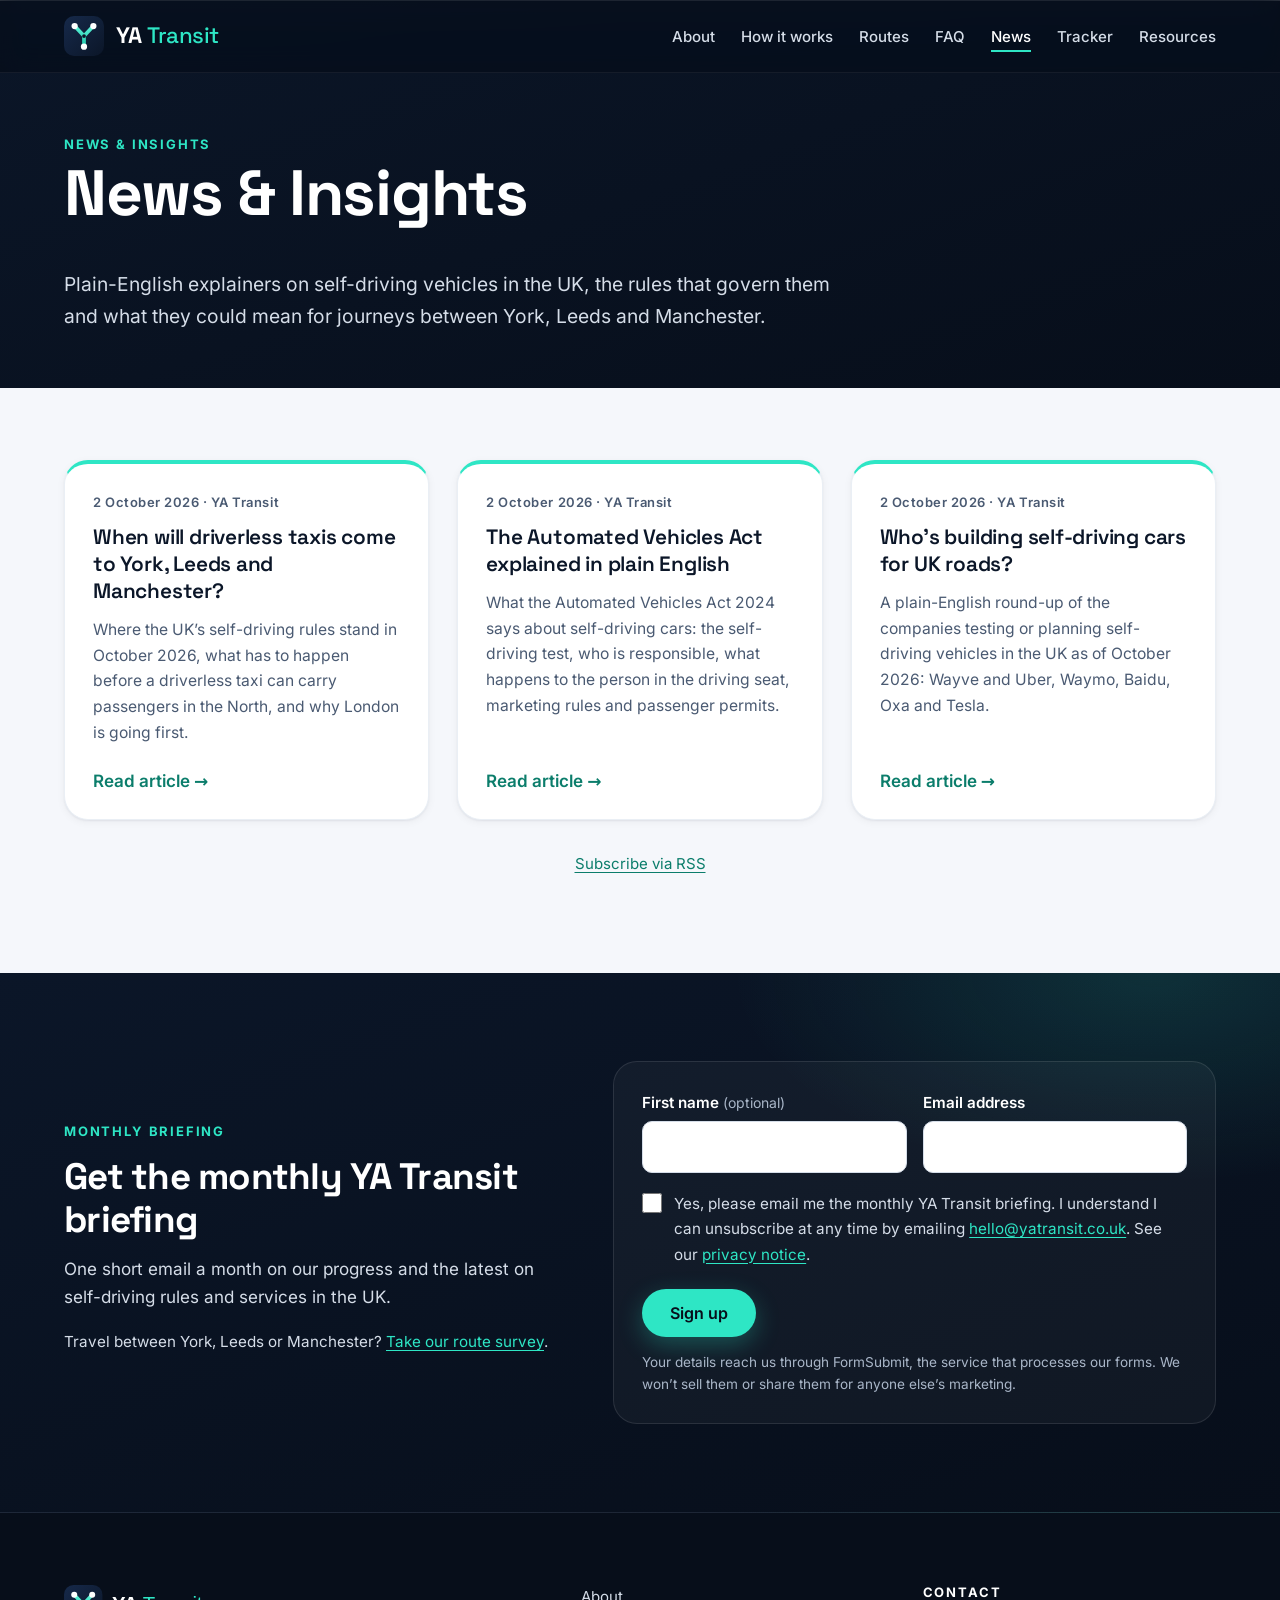
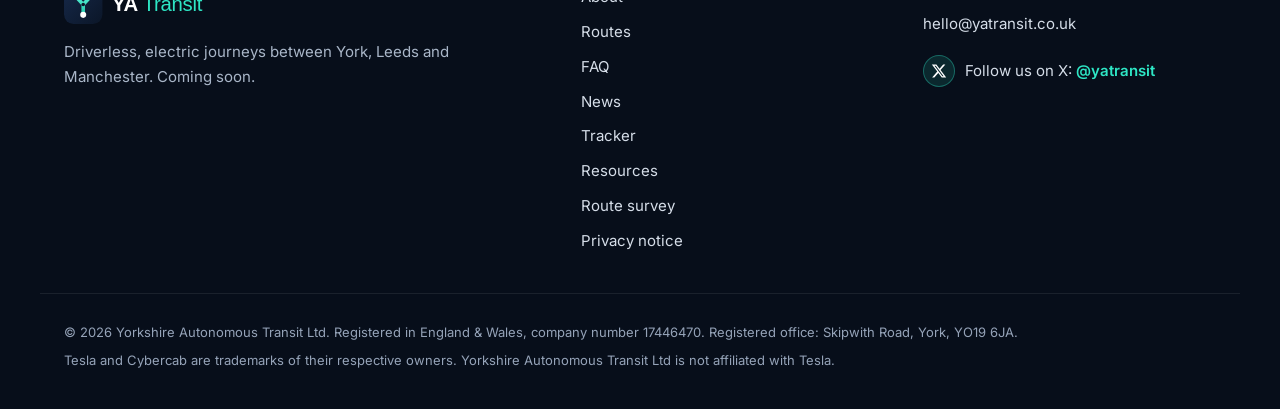
==== commit c4ca80a5: "Add UK & Europe Robotaxi Tracker with sourced data, rules timeline, corrections form and home teaser" ====
--- a/news/index.html
+++ b/news/index.html
@@ -48,6 +48,7 @@
           <li><a href="../index.html#routes">Routes</a></li>
           <li><a href="../index.html#faq">FAQ</a></li>
           <li><a href="../news/" aria-current="page">News</a></li>
+          <li><a href="../tracker.html">Tracker</a></li>
           <li><a href="../resources.html">Resources</a></li>
         </ul>
       </nav>
@@ -97,7 +98,7 @@
           <p>One short email a month on our progress and the latest on self-driving rules and services in the UK.</p>
           <p class="briefing-survey">Travel between York, Leeds or Manchester? <a href="../survey.html">Take our route survey</a>.</p>
         </div>
-        <form class="yat-form briefing-form" action="https://formsubmit.co/hello@yatransit.co.uk" method="POST" data-yat-form>
+        <form class="yat-form briefing-form" action="https://formsubmit.co/7b9ac021329bbe6ac2b7830b0eee257e" method="POST" data-yat-form>
           <input type="hidden" name="_subject" value="YA Transit: new monthly briefing sign-up">
           <input type="hidden" name="_next" value="https://yatransit.co.uk/thanks.html?form=briefing">
           <input type="hidden" name="_captcha" value="false">
@@ -141,6 +142,7 @@
           <li><a href="../index.html#routes">Routes</a></li>
           <li><a href="../index.html#faq">FAQ</a></li>
           <li><a href="../news/" aria-current="page">News</a></li>
+          <li><a href="../tracker.html">Tracker</a></li>
           <li><a href="../resources.html">Resources</a></li>
           <li><a href="../survey.html">Route survey</a></li>
           <li><a href="../privacy.html">Privacy notice</a></li>
--- a/css/styles.css
+++ b/css/styles.css
@@ -774,7 +774,7 @@
 .yat-form label { display: block; font-weight: 600; font-size: 0.95rem; margin-bottom: 6px; }
 .yat-form .optional { font-weight: 400; color: var(--slate-500); font-size: 0.875rem; }
 .briefing-form .optional { color: var(--slate-300); }
-.yat-form input[type="text"], .yat-form input[type="email"], .yat-form textarea {
+.yat-form input[type="text"], .yat-form input[type="email"], .yat-form input[type="url"], .yat-form textarea {
   width: 100%;
   min-height: 48px;
   padding: 12px 14px;
@@ -785,7 +785,7 @@
   border-radius: var(--radius-sm);
 }
 .yat-form textarea { resize: vertical; min-height: 110px; }
-.yat-form input:focus-visible, .yat-form textarea:focus-visible { outline: 3px solid var(--teal); outline-offset: 1px; border-color: var(--teal-dark); }
+.yat-form input:focus-visible, .yat-form textarea:focus-visible, .rt-filter select:focus-visible { outline: 3px solid var(--teal); outline-offset: 1px; border-color: var(--teal-dark); }
 .yat-form .check { display: flex; gap: 12px; align-items: flex-start; font-weight: 400; margin-bottom: 14px; cursor: pointer; }
 .yat-form .check input, .yat-form .choice input { flex: 0 0 auto; width: 20px; height: 20px; margin: 2px 0 0; accent-color: var(--teal-dark); }
 .yat-form .btn { margin-top: 4px; }
@@ -816,9 +816,161 @@
 .thanks-hero { padding-bottom: 96px; min-height: 60vh; }
 .thanks-actions { display: flex; flex-wrap: wrap; gap: 14px; margin-top: 32px; }
 
+/* ---------- Robotaxi Tracker ---------- */
+.rt-hero .page-intro { max-width: 760px; }
+.rt-hero-meta { font-size: 0.95rem; color: var(--slate-300) !important; margin-top: 10px; }
+.rt-hero-meta a { color: var(--teal); }
+.rt-disclosure {
+  max-width: 820px; margin: 22px 0 0; padding: 14px 18px;
+  font-size: 0.95rem; line-height: 1.55;
+  color: var(--slate-200) !important;
+  background: rgba(255, 255, 255, 0.05);
+  border: 1px solid rgba(255, 255, 255, 0.14);
+  border-left: 4px solid var(--teal);
+  border-radius: var(--radius-sm);
+}
+.rt-disclosure strong { color: var(--white); }
+.rt-disclosure-light { color: #33445C !important; background: var(--white); border-color: var(--slate-200); border-left-color: var(--teal-dark); margin: 0 auto; }
+.rt-disclosure-light strong { color: var(--navy-900); }
+.rt-bottom-disclosure { background: var(--off-white); padding: 0 0 72px; }
+.rt-bottom-meta { max-width: 820px; margin: 12px auto 0; font-size: 0.875rem; color: var(--slate-600); }
+
+.rt-toc { background: var(--white); border-bottom: 1px solid var(--slate-100); }
+.rt-toc ul { display: flex; flex-wrap: wrap; gap: 8px 22px; padding: 16px 0; margin: 0; list-style: none; }
+.rt-toc a { font-size: 0.9rem; font-weight: 600; text-decoration: none; }
+.rt-toc a:hover { text-decoration: underline; }
+
+.rt-section { padding: 88px 0; }
+.rt-section .section-head { margin-bottom: 40px; }
+
+.rt-legend { background: var(--off-white); border: 1px solid var(--slate-100); border-radius: var(--radius); padding: 22px 24px; margin-bottom: 28px; }
+.rt-legend-title { font-size: 1rem; margin: 0 0 14px; }
+.rt-stages { display: grid; grid-template-columns: repeat(5, minmax(0, 1fr)); gap: 14px; margin: 0; padding: 0; list-style: none; counter-reset: stage; }
+.rt-stages > li { display: flex; flex-direction: column; gap: 8px; min-width: 0; }
+ol.rt-stages > li { counter-increment: stage; }
+ol.rt-stages > li .rt-status::before { content: counter(stage) ". "; font-weight: 700; margin-right: 2px; }
+.rt-stages-other { grid-template-columns: repeat(2, minmax(0, 1fr)); margin-top: 16px; padding-top: 16px; border-top: 1px solid var(--slate-200); }
+.rt-legend-desc { font-size: 0.85rem; line-height: 1.45; color: var(--slate-600); }
+
+.rt-status {
+  display: inline-flex; align-items: center; gap: 7px; align-self: flex-start;
+  padding: 4px 10px; border-radius: 999px;
+  font-size: 0.8rem; font-weight: 700; line-height: 1.3;
+  border: 1px solid transparent;
+}
+.rt-dot { flex: 0 0 auto; width: 8px; height: 8px; border-radius: 50%; background: currentColor; }
+.rt-s-announced { color: #4A5A72; background: #EEF2F7; border-color: #D5DDE8; }
+.rt-s-testing { color: #1D4E89; background: #E6EFFA; border-color: #C3D7F0; }
+.rt-s-rides { color: #0B6B5C; background: #E3F6F1; border-color: #B8E6DA; }
+.rt-s-driverless-testing { color: #5B3A9E; background: #EFEAFB; border-color: #D8CCF3; }
+.rt-s-driverless-commercial { color: #0B1628; background: #2EE6C5; border-color: #0B7D6B; }
+.rt-s-paused { color: #8A4B00; background: #FFF3E0; border-color: #F5D3A3; }
+.rt-s-ended { color: #4A5A72; background: #FFFFFF; border-color: #A9B6C8; border-style: dashed; }
+
+.rt-filters { display: flex; flex-wrap: wrap; align-items: flex-end; gap: 14px 20px; margin-bottom: 18px; }
+.rt-filters[hidden] { display: none; }
+.rt-filter label { display: block; font-weight: 600; font-size: 0.875rem; margin-bottom: 6px; }
+.rt-filter select {
+  min-height: 44px; min-width: 220px; padding: 8px 12px;
+  font: inherit; font-size: 0.95rem; color: var(--navy-900);
+  background: var(--white); border: 1px solid var(--slate-200); border-radius: var(--radius-sm);
+}
+.rt-count { margin: 0 0 10px auto; font-size: 0.9rem; color: var(--slate-600); }
+
+.rt-table-wrap { border: 1px solid var(--slate-100); border-radius: var(--radius); overflow: hidden; box-shadow: var(--shadow-sm); }
+.rt-table { width: 100%; border-collapse: collapse; font-size: 0.9rem; line-height: 1.45; background: var(--white); }
+.rt-table thead th {
+  text-align: left; font-family: var(--font-display); font-size: 0.8rem; letter-spacing: 0.04em; text-transform: uppercase;
+  color: var(--slate-200); background: var(--navy-900); padding: 12px 14px;
+}
+.rt-table tbody th, .rt-table tbody td { text-align: left; vertical-align: top; padding: 16px 14px; border-top: 1px solid var(--slate-100); }
+.rt-table tbody tr:nth-child(even) { background: #FAFBFD; }
+.rt-table tbody th { font-weight: 400; width: 13%; }
+.rt-table td:nth-child(2) { width: 17%; }
+.rt-table td:nth-child(3) { width: 16%; }
+.rt-table td:nth-child(4) { width: 14%; }
+.rt-table td:nth-child(6) { width: 17%; }
+.rt-place, .rt-op { display: block; font-weight: 700; color: var(--navy-900); }
+.rt-sub { display: block; font-size: 0.8rem; color: var(--slate-600); margin-top: 4px; }
+.rt-status + .rt-sub { margin-top: 8px; }
+.rt-muted { color: var(--slate-600); font-size: 0.85rem; }
+.rt-note { color: #33445C; }
+.rt-sources { margin: 0; padding: 0; list-style: none; }
+.rt-sources li { margin: 0 0 6px; font-size: 0.82rem; }
+.rt-sources a { overflow-wrap: anywhere; }
+.rt-verified { display: block; font-size: 0.78rem; color: var(--slate-600); margin-top: 8px; }
+.rt-empty td { text-align: center; color: var(--slate-600); padding: 28px; }
+.rt-table-foot { font-size: 0.875rem; color: var(--slate-600); margin: 14px 0 0; }
+
+.rt-uk-grid { display: grid; grid-template-columns: 1.6fr 1fr; gap: 40px; align-items: start; }
+.rt-timeline { list-style: none; margin: 0; padding: 0 0 0 28px; border-left: 2px solid var(--slate-200); }
+.rt-tl-item { position: relative; padding: 0 0 28px; }
+.rt-tl-item:last-child { padding-bottom: 0; }
+.rt-tl-item::before {
+  content: ""; position: absolute; left: -36px; top: 4px; width: 14px; height: 14px; border-radius: 50%;
+  background: var(--white); border: 3px solid var(--teal-dark);
+}
+.rt-tl-date { font-family: var(--font-display); font-weight: 700; color: var(--teal-dark); margin: 0 0 4px; font-size: 0.95rem; }
+.rt-tl-item h3 { font-size: 1.15rem; margin: 0 0 6px; }
+.rt-tl-item p { margin: 0 0 6px; color: #33445C; }
+.rt-src { font-size: 0.82rem !important; color: var(--slate-600) !important; overflow-wrap: anywhere; }
+.rt-counter {
+  position: sticky; top: calc(var(--header-h, 76px) + 20px);
+  background: var(--white); border: 1px solid var(--slate-100); border-top: 4px solid var(--teal);
+  border-radius: var(--radius-lg); padding: 28px; box-shadow: var(--shadow-sm);
+}
+.rt-counter .rt-counter-value, .tracker-teaser-stat .rt-counter-value, .rt-counter-value { font-family: var(--font-display); font-size: 4.5rem; font-weight: 700; line-height: 1; color: var(--navy-900); margin: 0 0 8px; }
+.rt-counter-label { font-size: 1.15rem; margin: 0 0 4px; }
+.rt-counter-asof { font-weight: 600; color: var(--teal-dark); margin: 0 0 12px; font-size: 0.95rem; }
+.rt-counter p { color: #33445C; font-size: 0.95rem; }
+
+.rt-eu-grid { display: grid; grid-template-columns: repeat(2, minmax(0, 1fr)); gap: 24px; }
+.rt-eu-card { background: var(--off-white); border: 1px solid var(--slate-100); border-radius: var(--radius-lg); padding: 28px; min-width: 0; }
+.rt-eu-card h3 { font-size: 1.2rem; margin: 0 0 12px; }
+.rt-eu-card p { color: #33445C; font-size: 0.95rem; }
+.rt-eu-card-note { border-color: #F5D3A3; background: #FFFAF2; }
+.rt-label-l2 {
+  display: inline-block; font-size: 0.8rem !important; font-weight: 700; color: #8A4B00 !important;
+  background: #FFF3E0; border: 1px solid #F5D3A3; border-radius: 999px; padding: 4px 12px; margin: 0 0 12px;
+}
+.rt-caveat { font-style: italic; }
+
+#north h2 { font-size: clamp(1.7rem, 3vw, 2.3rem); margin-bottom: 18px; }
+#north p strong { color: var(--white); }
+#north .rt-src { color: var(--slate-300) !important; }
+#north .rt-src a { color: var(--teal); }
+.rt-north-cta { margin-top: 28px; }
+.rt-north-cta .btn { white-space: normal; text-align: center; }
+
+.rt-log { list-style: none; margin: 0; padding: 0; }
+.rt-log-entry { background: var(--white); border: 1px solid var(--slate-100); border-left: 4px solid var(--teal); border-radius: var(--radius); padding: 22px 26px; box-shadow: var(--shadow-sm); }
+.rt-log-entry + .rt-log-entry { margin-top: 16px; }
+.rt-log-date { font-size: 0.85rem; font-weight: 700; letter-spacing: 0.04em; color: var(--teal-dark); margin: 0 0 4px; }
+.rt-log-entry h3 { font-size: 1.15rem; margin: 0 0 10px; }
+.rt-log-entry ul { margin: 0; padding-left: 1.2em; list-style: disc; color: #33445C; }
+.rt-log-entry li { margin-bottom: 6px; }
+
+#methodology .prose ul li { margin-bottom: 0.8em; }
+#methodology .prose h2 { margin-top: 0.2em; }
+.rt-form-warning { background: #FFF3E0; border: 1px solid #F5D3A3; border-radius: var(--radius-sm); padding: 12px 16px; margin: 0 0 24px; font-size: 0.95rem; color: #5C3300; }
+
+/* Home teaser */
+.tracker-teaser-inner { display: grid; grid-template-columns: 1.3fr 1fr; gap: 48px; align-items: center; }
+.tracker-teaser h2 { font-size: clamp(1.7rem, 3vw, 2.3rem); margin-bottom: 14px; }
+.tracker-teaser-stat { background: rgba(255, 255, 255, 0.04); border: 1px solid rgba(255, 255, 255, 0.12); border-radius: var(--radius-lg); padding: 28px; }
+.tracker-teaser-stat .rt-counter-value { color: var(--white); }
+.tracker-teaser-stat p { margin: 0 0 6px; }
+.tracker-teaser-actions { display: flex; flex-wrap: wrap; gap: 14px; margin-top: 26px; }
+.tracker-teaser .rt-src { color: var(--slate-300) !important; }
+.tracker-teaser .rt-src a { color: var(--teal); }
+.tracker-teaser-note { font-size: 0.85rem; color: var(--slate-300) !important; margin-top: 18px; }
+
 /* ---------- Responsive ---------- */
 @media (max-width: 1080px) {
   .site-nav ul { gap: 18px; }
+  .rt-stages { grid-template-columns: repeat(3, minmax(0, 1fr)); }
+  .rt-uk-grid { grid-template-columns: 1fr; }
+  .rt-counter { position: static; }
   .cards { grid-template-columns: repeat(2, 1fr); }
   .news-grid { grid-template-columns: repeat(2, 1fr); }
 }
@@ -861,6 +1013,20 @@
   .footer-brand { grid-column: 1 / -1; }
   .briefing-inner { grid-template-columns: 1fr; gap: 32px; }
   .briefing { padding: 72px 0; }
+  .tracker-teaser-inner { grid-template-columns: 1fr; gap: 32px; }
+  .rt-section { padding: 72px 0; }
+  /* Tracker table becomes stacked cards */
+  .rt-table-wrap { border: 0; border-radius: 0; overflow: visible; box-shadow: none; }
+  .rt-table, .rt-table tbody, .rt-table tr, .rt-table th, .rt-table td { display: block; width: auto !important; }
+  .rt-table thead { position: absolute; width: 1px; height: 1px; overflow: hidden; clip: rect(0 0 0 0); white-space: nowrap; }
+  .rt-table { background: transparent; }
+  .rt-table tbody tr { background: var(--white) !important; border: 1px solid var(--slate-100); border-top: 4px solid var(--teal); border-radius: var(--radius); box-shadow: var(--shadow-sm); padding: 6px 18px 12px; margin-bottom: 18px; }
+  .rt-table tbody th, .rt-table tbody td { border-top: 1px solid var(--slate-100); padding: 12px 0; }
+  .rt-table tbody th { border-top: 0; }
+  .rt-table tbody th .rt-place { font-family: var(--font-display); font-size: 1.15rem; }
+  .rt-table tbody td::before { content: attr(data-label); display: block; font-size: 0.72rem; font-weight: 700; letter-spacing: 0.06em; text-transform: uppercase; color: var(--slate-500); margin-bottom: 6px; }
+  .rt-empty td::before { display: none !important; }
+  .rt-count { margin-left: 0; }
 }
 
 @media (max-width: 600px) {
@@ -889,6 +1055,17 @@
   .survey-form { padding: 24px 18px; }
   .choices { grid-template-columns: 1fr; }
   .thanks-actions .btn { width: 100%; }
+  .rt-stages, .rt-stages-other { grid-template-columns: 1fr; }
+  .rt-legend { padding: 18px; }
+  .rt-eu-grid { grid-template-columns: 1fr; }
+  .rt-eu-card, .rt-counter, .tracker-teaser-stat { padding: 22px 18px; }
+  .rt-filter, .rt-filter select { width: 100%; min-width: 0; }
+  .rt-filters { flex-direction: column; align-items: stretch; }
+  .rt-north-cta .btn, .tracker-teaser-actions .btn { width: 100%; }
+  .rt-log-entry { padding: 18px; }
+  .rt-timeline { padding-left: 22px; }
+  .rt-tl-item::before { left: -30px; }
+  .rt-section { padding: 56px 0; }
 }
 
 @media (prefers-reduced-motion: reduce) {
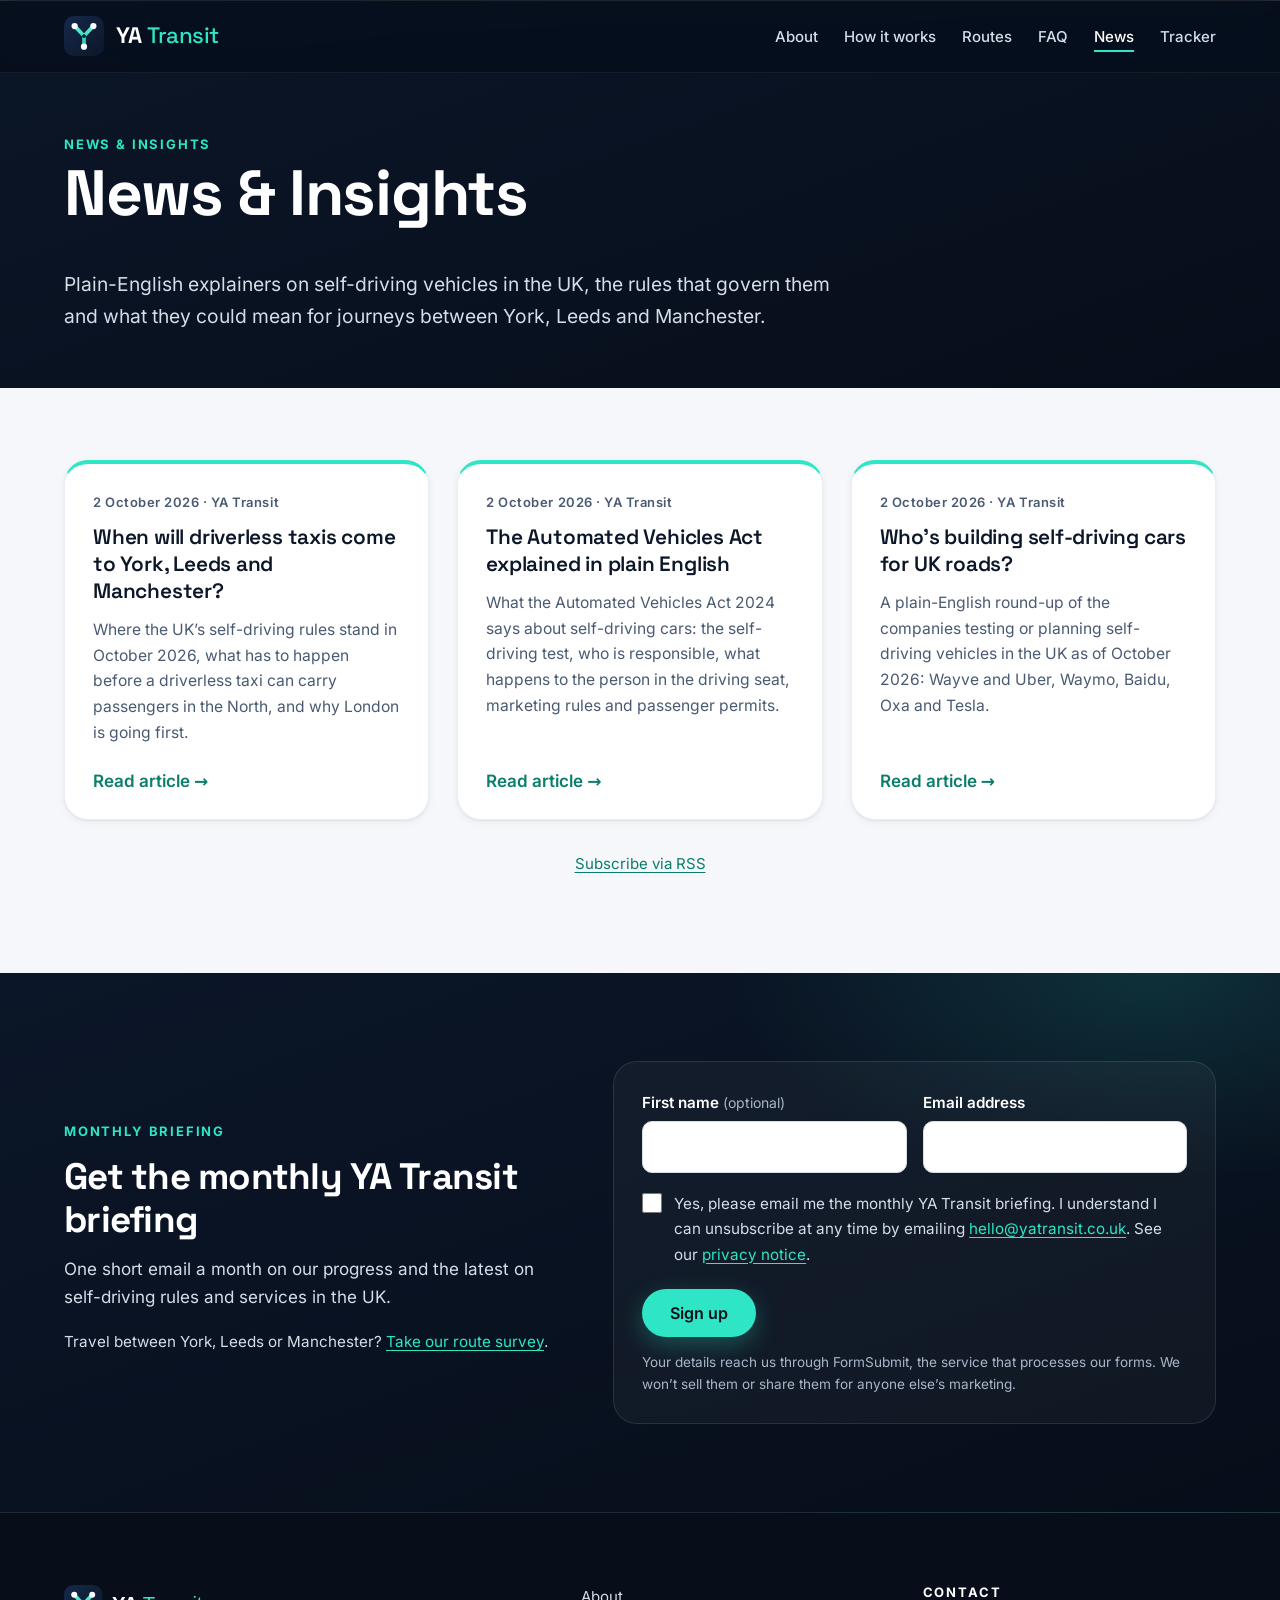
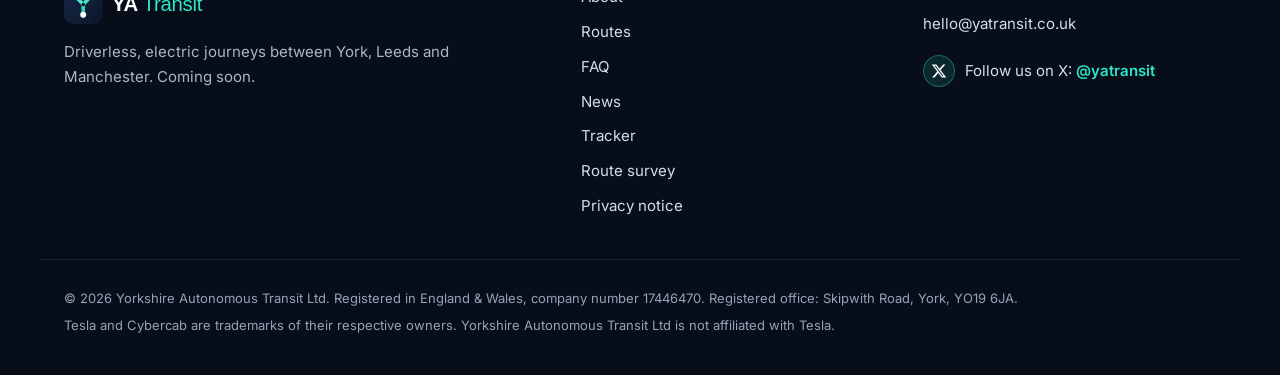
==== commit 3651b038: "Remove the Resources page and its downloads from the website" ====
--- a/news/index.html
+++ b/news/index.html
@@ -49,7 +49,6 @@
           <li><a href="../index.html#faq">FAQ</a></li>
           <li><a href="../news/" aria-current="page">News</a></li>
           <li><a href="../tracker.html">Tracker</a></li>
-          <li><a href="../resources.html">Resources</a></li>
         </ul>
       </nav>
     </div>
@@ -143,7 +142,6 @@
           <li><a href="../index.html#faq">FAQ</a></li>
           <li><a href="../news/" aria-current="page">News</a></li>
           <li><a href="../tracker.html">Tracker</a></li>
-          <li><a href="../resources.html">Resources</a></li>
           <li><a href="../survey.html">Route survey</a></li>
           <li><a href="../privacy.html">Privacy notice</a></li>
         </ul>
--- a/css/styles.css
+++ b/css/styles.css
@@ -644,53 +644,8 @@
 .placeholder { background: #FFF4D6; padding: 0 4px; border-radius: 4px; color: #5C4200; font-weight: 500; }
 .back-link { display: inline-block; margin-top: 24px; }
 
-/* ---------- Resources page ---------- */
+/* ---------- Page intro + outline button ---------- */
 .page-intro { font-size: clamp(1.05rem, 1.5vw, 1.2rem); max-width: 40em; margin-top: 12px !important; }
-.resources-section { padding: 72px 0 112px; }
-.resource-grid { display: grid; grid-template-columns: repeat(auto-fill, minmax(300px, 1fr)); gap: 28px; }
-.resource-card {
-  display: flex; flex-direction: column;
-  background: var(--white);
-  border: 1px solid var(--slate-100);
-  border-radius: var(--radius-lg);
-  overflow: hidden;
-  box-shadow: var(--shadow-sm);
-  transition: transform 0.2s ease, box-shadow 0.2s ease;
-}
-.resource-card:hover { transform: translateY(-4px); box-shadow: var(--shadow); }
-.resource-thumb {
-  display: flex; align-items: center; justify-content: center;
-  height: 300px;
-  padding: 28px;
-  overflow: hidden;
-  background:
-    radial-gradient(280px 200px at 100% 0%, rgba(46, 230, 197, 0.16), transparent 70%),
-    linear-gradient(160deg, var(--navy-800), var(--navy-950));
-}
-.resource-thumb img {
-  height: 100%; width: auto; max-width: 100%;
-  aspect-ratio: 4 / 5;
-  object-fit: contain;
-  border-radius: 8px;
-  box-shadow: 0 18px 40px rgba(0, 0, 0, 0.45);
-  transition: transform 0.25s ease;
-}
-.resource-card:hover .resource-thumb img { transform: scale(1.03) rotate(-0.6deg); }
-.resource-body { padding: 24px 26px 8px; flex: 1 1 auto; }
-.resource-kind {
-  font-size: 0.75rem; font-weight: 700; letter-spacing: 0.12em; text-transform: uppercase;
-  color: var(--teal-dark); margin: 0 0 8px;
-}
-.resource-title { font-size: 1.35rem; margin: 0 0 10px; }
-.resource-desc { color: var(--slate-600); margin: 0 0 14px; }
-.resource-meta {
-  display: inline-block; margin: 0;
-  font-size: 0.8125rem; font-weight: 600; color: var(--slate-600);
-  background: var(--off-white); border: 1px solid var(--slate-100);
-  border-radius: 999px; padding: 4px 12px;
-}
-.resource-actions { display: flex; flex-wrap: wrap; gap: 10px; padding: 18px 26px 26px; }
-.resource-actions .btn { flex: 1 1 100%; }
 .btn-outline {
   color: var(--navy-900);
   background: var(--white);
@@ -1040,9 +995,6 @@
   .vehicle-card { padding: 36px 18px 22px; }
   .faq summary { padding: 18px 20px; font-size: 1.05rem; }
   .faq-body { padding: 0 20px 18px; }
-  .resources-section { padding: 48px 0 80px; }
-  .resource-grid { grid-template-columns: 1fr; gap: 22px; }
-  .resource-thumb { height: 280px; }
   .footer-inner { grid-template-columns: 1fr; gap: 32px; }
   .route-diagram .city-name { font-size: 30px; }
   .route-diagram .city-sub { display: none; }
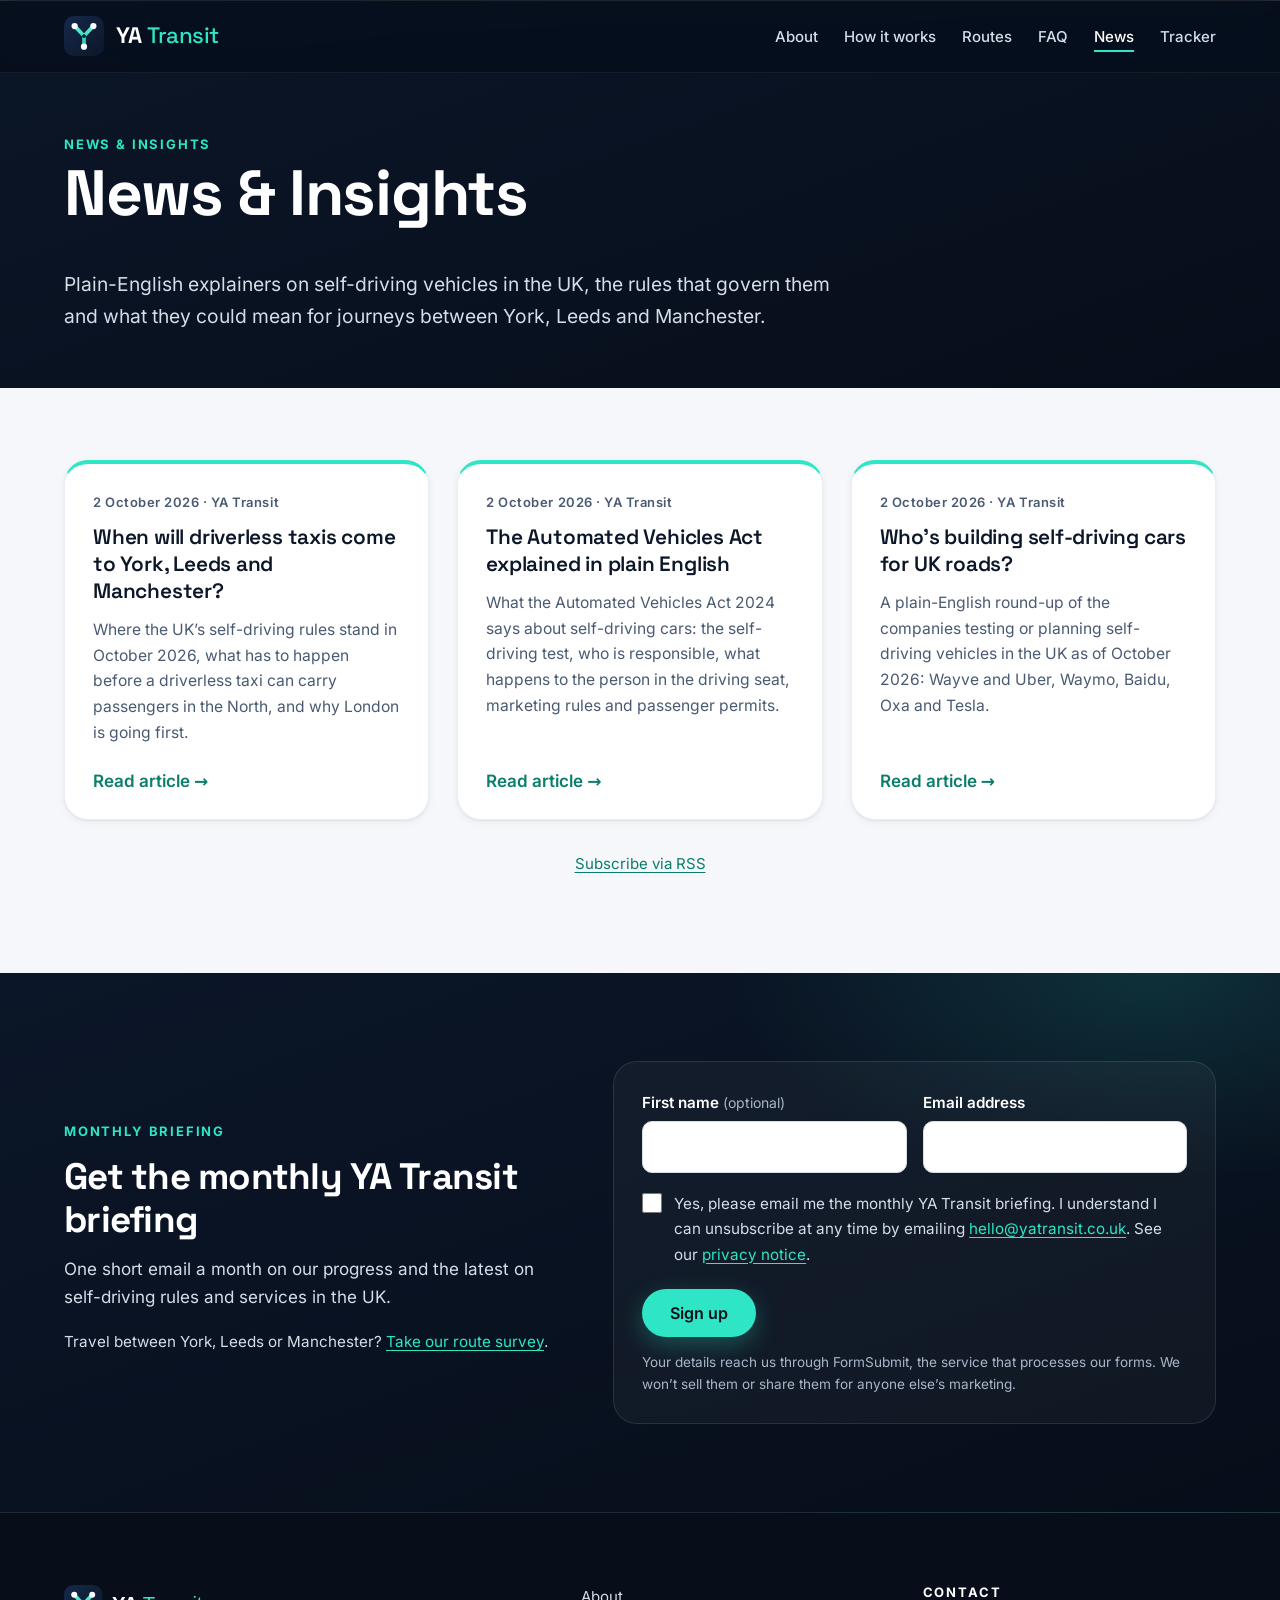
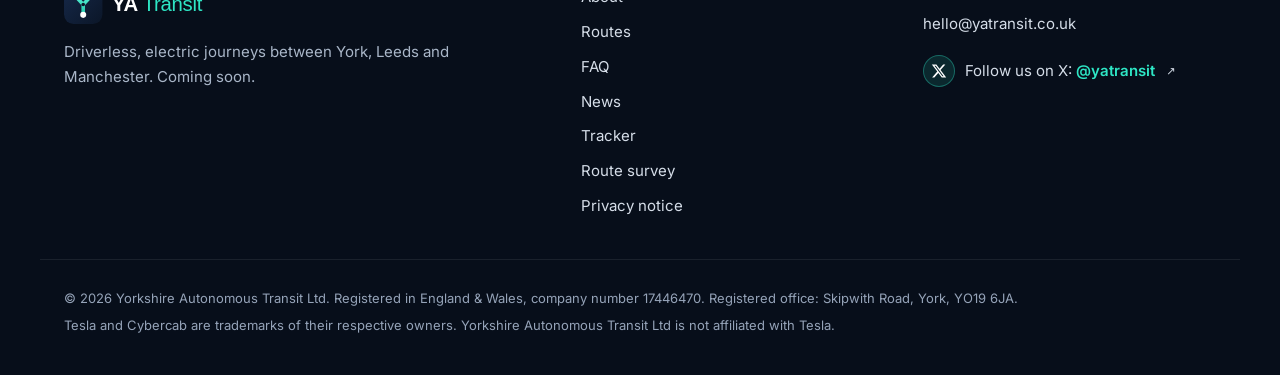
==== commit 531c6a31: "Open external links in a new tab: target=_blank, rel=noopener noreferrer, hidden '(opens in new tab)" ====
--- a/news/index.html
+++ b/news/index.html
@@ -149,7 +149,7 @@
       <div class="footer-contact">
         <h2 class="footer-heading">Contact</h2>
         <p><a href="mailto:hello@yatransit.co.uk">hello@yatransit.co.uk</a></p>
-        <p class="footer-social"><a class="x-link" href="https://x.com/yatransit" target="_blank" rel="noopener"><span class="x-badge"><svg class="x-logo" viewBox="0 0 24 24" width="16" height="16" aria-hidden="true" focusable="false"><path fill="currentColor" d="M18.244 2.25h3.308l-7.227 8.26 8.502 11.24H16.17l-5.214-6.817L4.99 21.75H1.68l7.73-8.835L1.254 2.25H8.08l4.713 6.231zm-1.161 17.52h1.833L7.084 4.126H5.117z"/></svg></span><span>Follow us on X: <strong>@yatransit</strong></span><span class="visually-hidden"> (opens in a new tab)</span></a></p>
+        <p class="footer-social"><a class="x-link"  href="https://x.com/yatransit" target="_blank" rel="noopener noreferrer"><span class="x-badge"><svg class="x-logo" viewBox="0 0 24 24" width="16" height="16" aria-hidden="true" focusable="false"><path fill="currentColor" d="M18.244 2.25h3.308l-7.227 8.26 8.502 11.24H16.17l-5.214-6.817L4.99 21.75H1.68l7.73-8.835L1.254 2.25H8.08l4.713 6.231zm-1.161 17.52h1.833L7.084 4.126H5.117z"/></svg></span><span>Follow us on X: <strong>@yatransit</strong></span><span class="visually-hidden"> (opens in a new tab)</span><span class="visually-hidden ext-nt"> (opens in new tab)</span></a></p>
       </div>
     </div>
     <div class="container footer-legal">
--- a/css/styles.css
+++ b/css/styles.css
@@ -1028,3 +1028,5 @@
     transition-duration: 0.001ms !important;
   }
 }
+
+a[target="_blank"]::after { content: "\2197"; content: "\2197" / ""; font-size: .75em; margin-left: .15em; display: inline-block; text-decoration: none; }
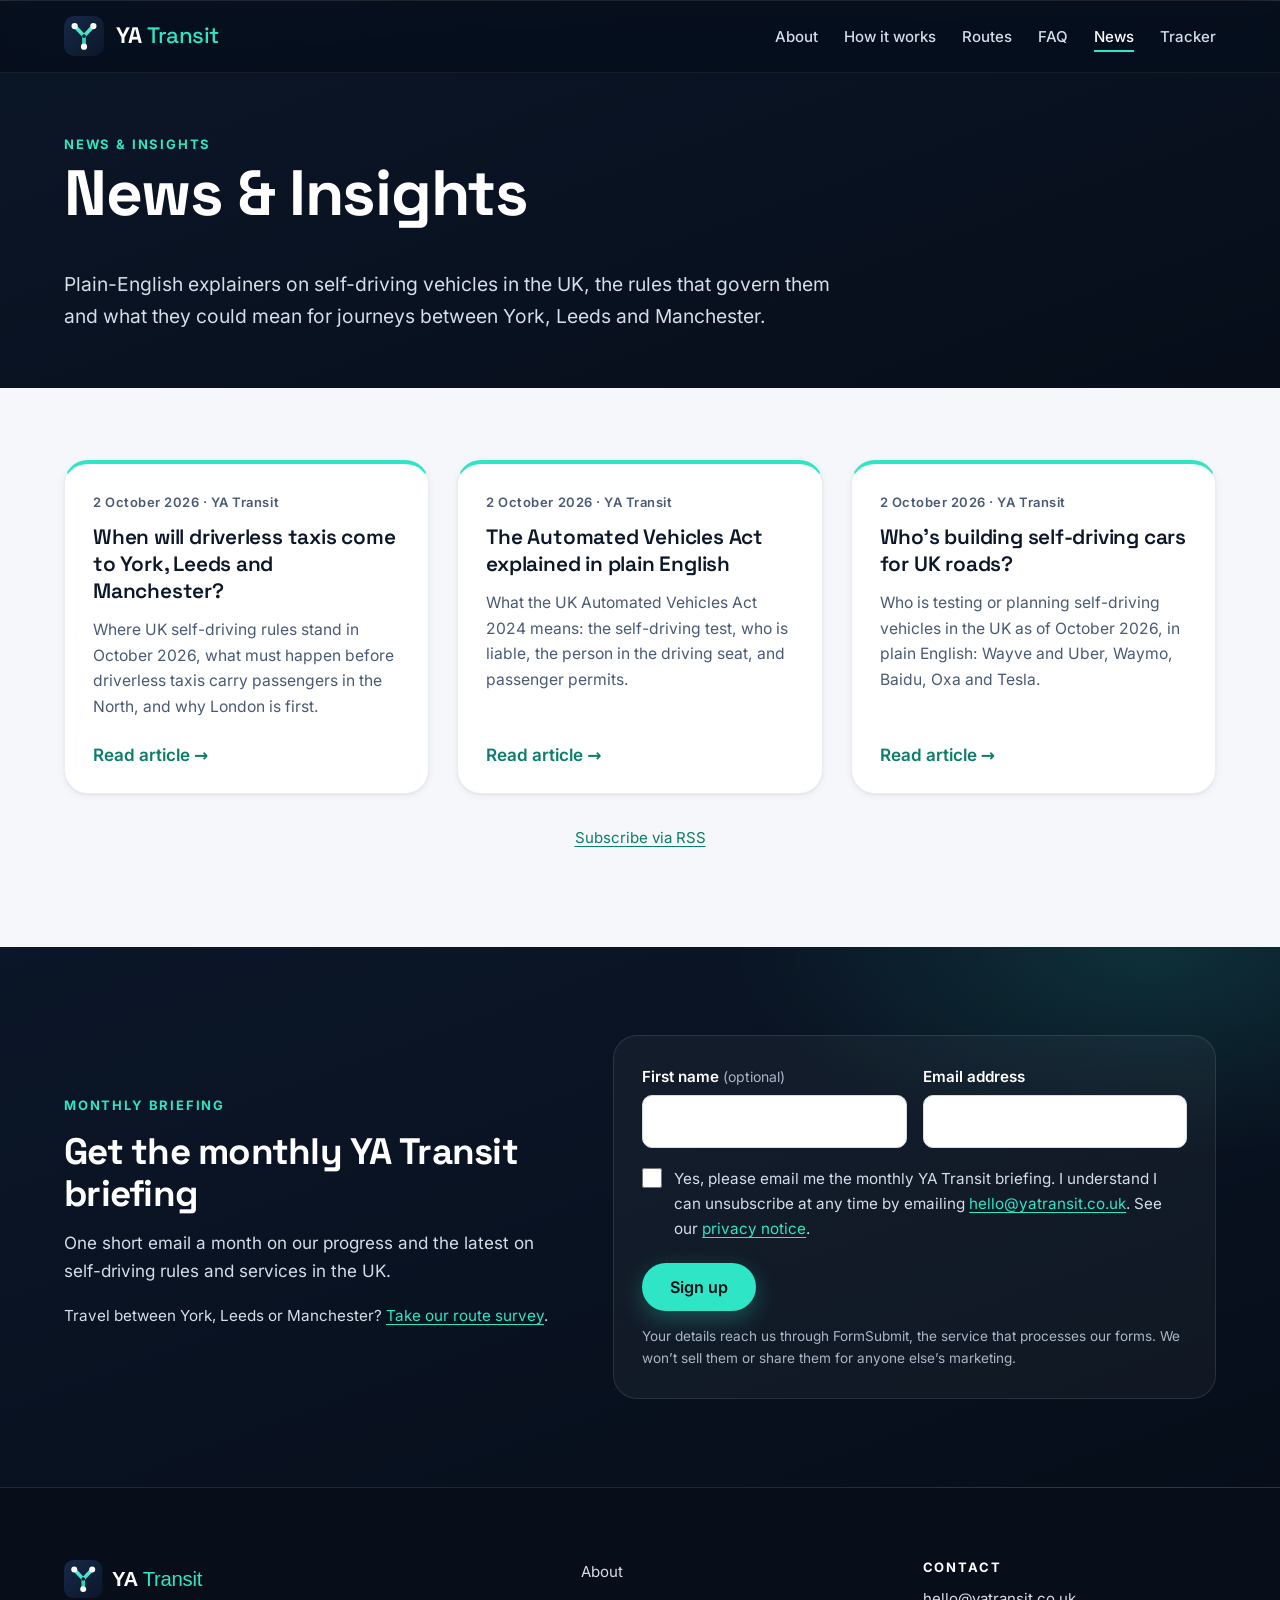
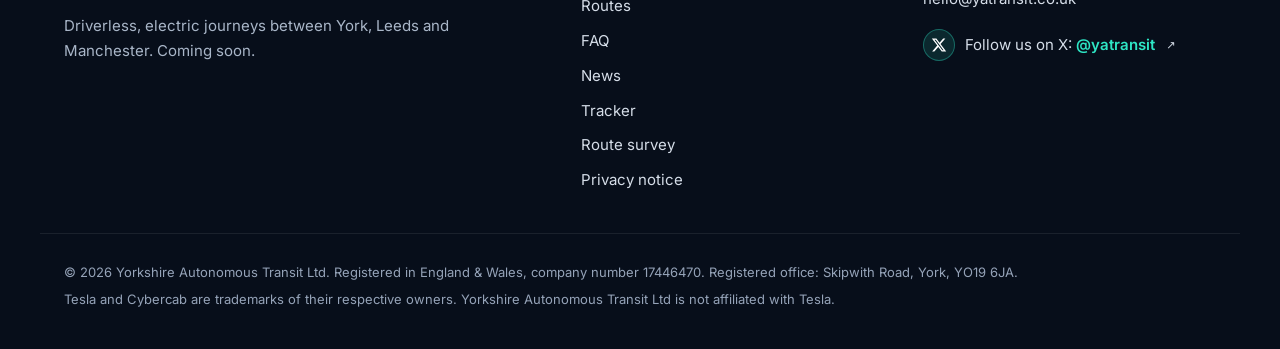
==== commit 44b82808: "SEO quick wins: tracker retitled 'UK Robotaxi Tracker: Driverless Taxis by City (2026)' with Updated" ====
--- a/news/index.html
+++ b/news/index.html
@@ -34,7 +34,7 @@
   <header class="site-header">
     <div class="container header-inner">
       <a class="brand" href="../index.html" aria-label="YA Transit – home">
-        <img src="../assets/logo-mark.svg" alt="" width="40" height="40">
+        <img src="../assets/logo-mark.svg" alt="YA Transit logo" width="40" height="40">
         <span class="brand-name">YA<span>Transit</span></span>
       </a>
       <button class="nav-toggle" type="button" aria-expanded="false" aria-controls="site-nav">
@@ -69,19 +69,19 @@
         <article class="news-card">
           <p class="news-meta"><time datetime="2026-10-02">2 October 2026</time> &middot; YA Transit</p>
           <h3 class="news-title"><a href="driverless-taxis-york-leeds-manchester.html">When will driverless taxis come to York, Leeds and Manchester?</a></h3>
-          <p class="news-excerpt">Where the UK’s self-driving rules stand in October 2026, what has to happen before a driverless taxi can carry passengers in the North, and why London is going first.</p>
+          <p class="news-excerpt">Where UK self-driving rules stand in October 2026, what must happen before driverless taxis carry passengers in the North, and why London is first.</p>
           <a class="news-more" href="driverless-taxis-york-leeds-manchester.html" aria-hidden="true" tabindex="-1">Read article <span aria-hidden="true">&rarr;</span></a>
         </article>
         <article class="news-card">
           <p class="news-meta"><time datetime="2026-10-02">2 October 2026</time> &middot; YA Transit</p>
           <h3 class="news-title"><a href="automated-vehicles-act-explained.html">The Automated Vehicles Act explained in plain English</a></h3>
-          <p class="news-excerpt">What the Automated Vehicles Act 2024 says about self-driving cars: the self-driving test, who is responsible, what happens to the person in the driving seat, marketing rules and passenger permits.</p>
+          <p class="news-excerpt">What the UK Automated Vehicles Act 2024 means: the self-driving test, who is liable, the person in the driving seat, and passenger permits.</p>
           <a class="news-more" href="automated-vehicles-act-explained.html" aria-hidden="true" tabindex="-1">Read article <span aria-hidden="true">&rarr;</span></a>
         </article>
         <article class="news-card">
           <p class="news-meta"><time datetime="2026-10-02">2 October 2026</time> &middot; YA Transit</p>
           <h3 class="news-title"><a href="who-is-building-self-driving-cars-uk.html">Who’s building self-driving cars for UK roads?</a></h3>
-          <p class="news-excerpt">A plain-English round-up of the companies testing or planning self-driving vehicles in the UK as of October 2026: Wayve and Uber, Waymo, Baidu, Oxa and Tesla.</p>
+          <p class="news-excerpt">Who is testing or planning self-driving vehicles in the UK as of October 2026, in plain English: Wayve and Uber, Waymo, Baidu, Oxa and Tesla.</p>
           <a class="news-more" href="who-is-building-self-driving-cars-uk.html" aria-hidden="true" tabindex="-1">Read article <span aria-hidden="true">&rarr;</span></a>
         </article>
         </div>
--- a/css/styles.css
+++ b/css/styles.css
@@ -1030,3 +1030,7 @@
 }
 
 a[target="_blank"]::after { content: "\2197"; content: "\2197" / ""; font-size: .75em; margin-left: .15em; display: inline-block; text-decoration: none; }
+
+/* In-article link to the robotaxi tracker */
+.callout.tracker-link{margin:2rem 0;padding:1rem 1.25rem;border-left:4px solid currentColor;background:rgba(0,0,0,.04);border-radius:6px}
+.callout.tracker-link p{margin:0}
